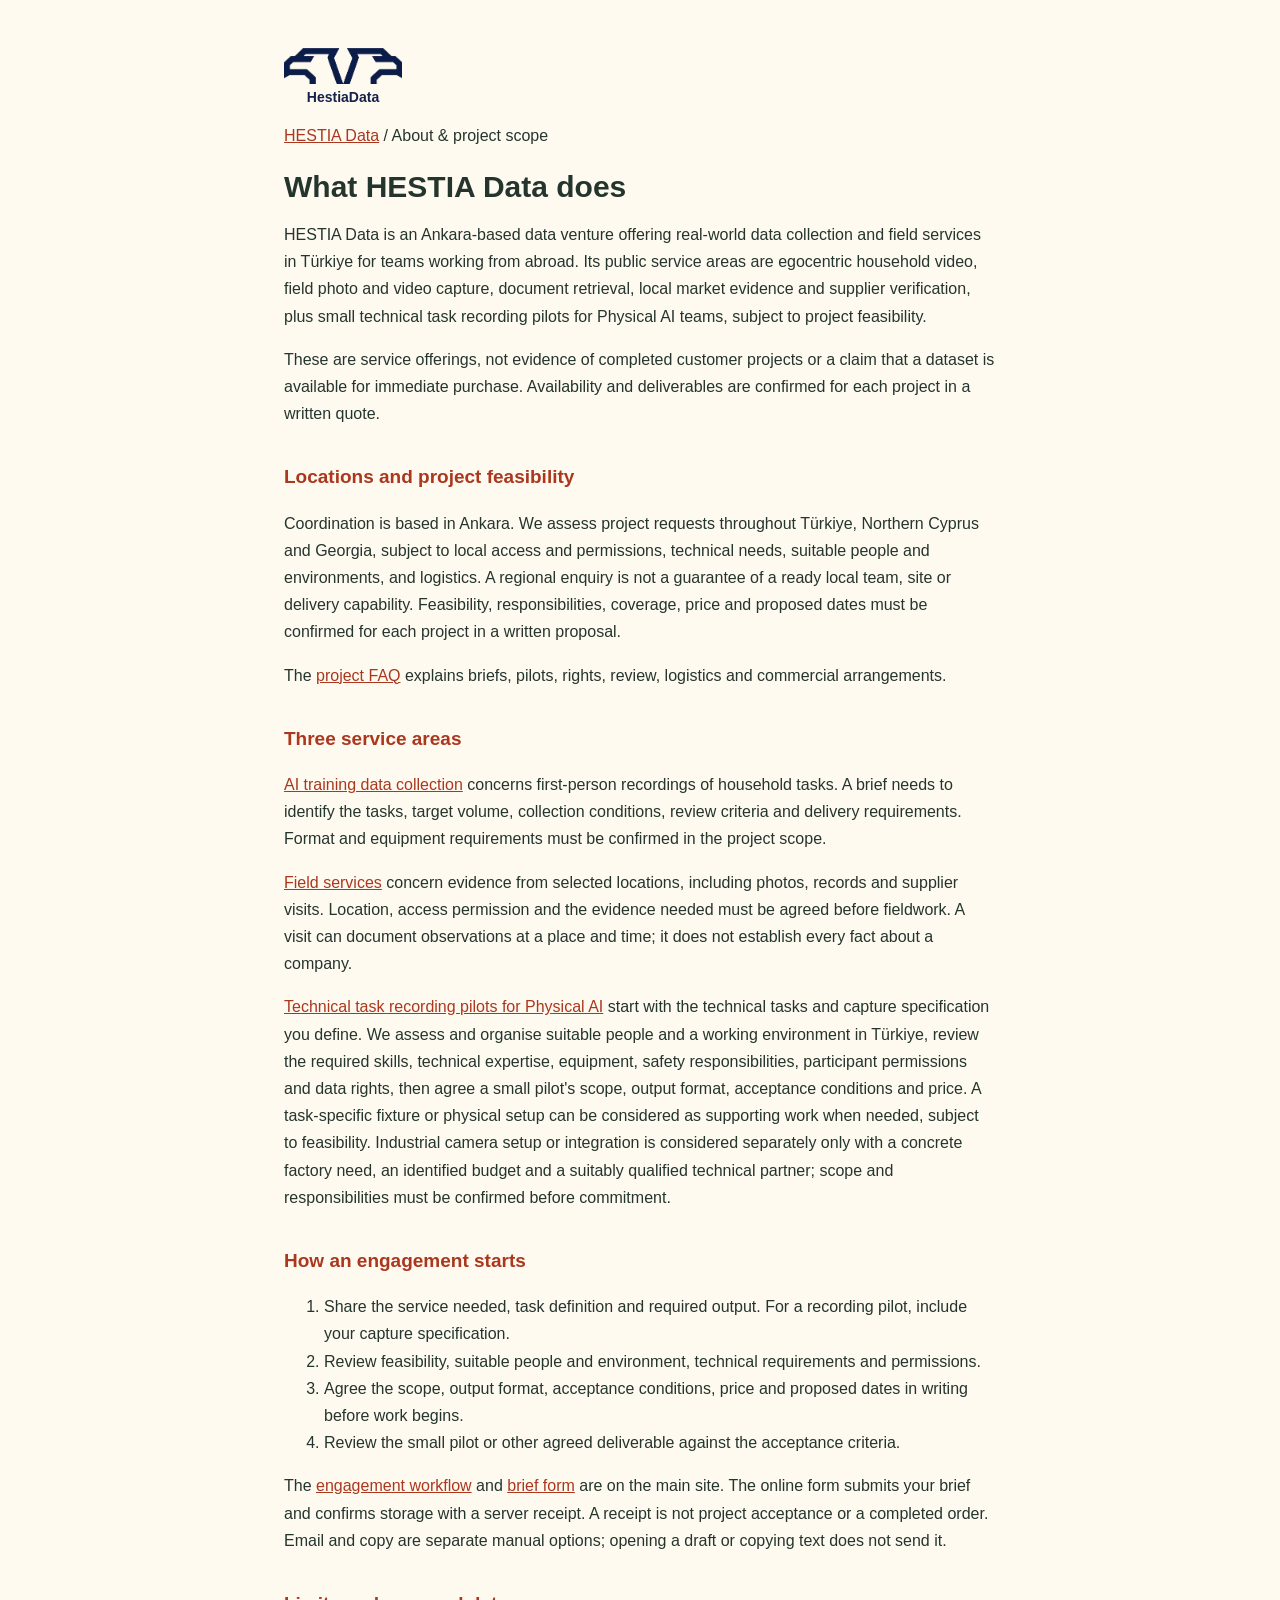
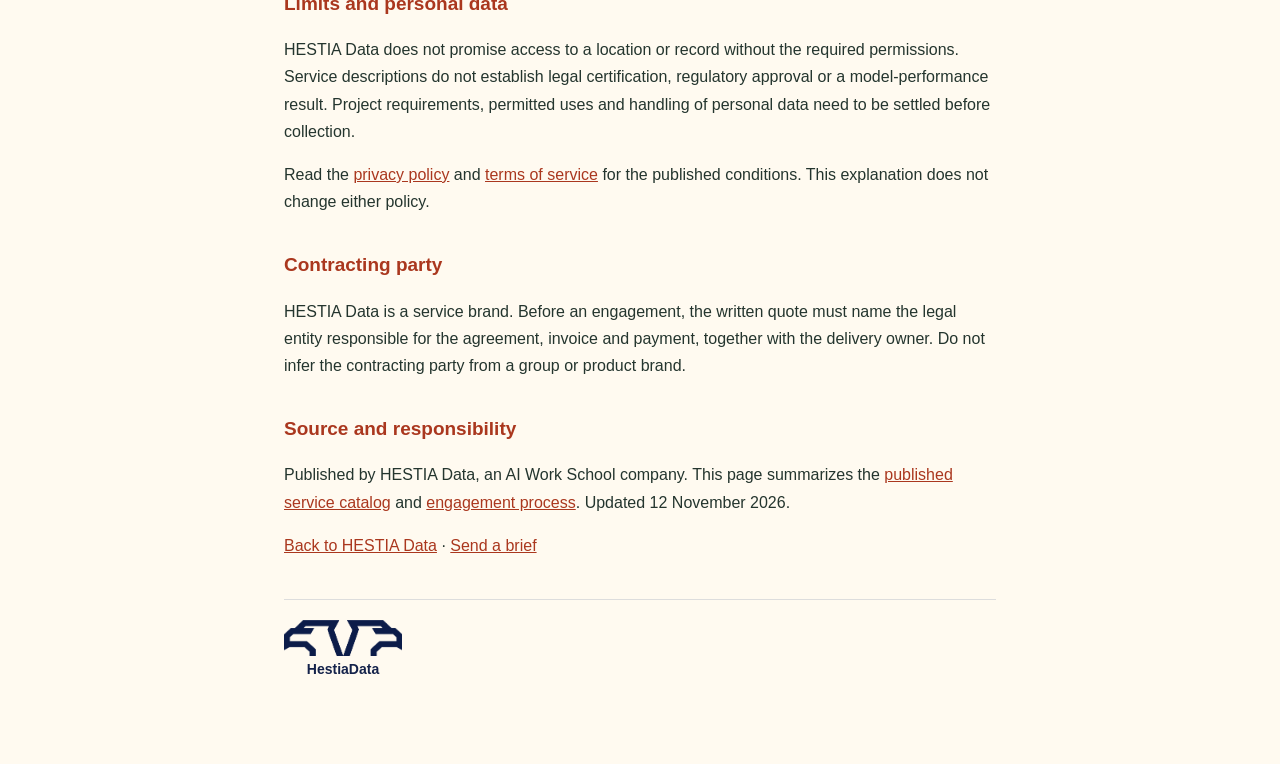
==== about.html @ 90282d03 "Center HestiaData’s navy name beneath its transparent eagle on every page" ====
<!doctype html><html lang="en"><head><meta charset="utf-8"><meta name="viewport" content="width=device-width, initial-scale=1"><title>Services, Process and Limits | HESTIA Data</title><meta name="description" content="Ankara-based data collection, field evidence and technical task pilots. Project requests across Türkiye, Northern Cyprus and Georgia are assessed for feasibility, permissions and delivery."><link rel="canonical" href="https://hestiadata.net/about.html"><style>
  body{font-family:"Segoe UI",-apple-system,BlinkMacSystemFont,Roboto,Arial,sans-serif;background:#fffaf0;color:#24352e;line-height:1.7;max-width:760px;margin:0 auto;padding:48px 24px}
  a{color:#aa371e}
  h1{font-size:30px;margin-bottom:6px}
  h2{font-size:19px;margin:34px 0 8px;color:#aa371e}
  .muted{color:#52635b;font-size:14px}
  hr{border:0;border-top:1px solid #dccfc0;margin:40px 0}

.aws-brand{display:inline-flex;align-items:center;gap:7px;text-decoration:none;color:inherit}
.aws-brand i{display:inline-grid;place-items:center;width:22px;height:22px;border-radius:6px;background:#8b5cf6;color:#fff;font-style:normal;font-weight:800;font-size:13px;transition:transform .3s ease}
.aws-brand:hover i{transform:rotate(-12deg) scale(1.12)}

img{max-width:100%}h1{line-height:1.2}body{box-sizing:border-box}p,li{overflow-wrap:break-word}a:focus-visible{outline:3px solid #22705b;outline-offset:4px}p,li{overflow-wrap:break-word}body{box-sizing:border-box}h1{line-height:1.2}
</style><script type="application/ld+json">{"@context":"https://schema.org","@graph":[{"@type":"Organization","@id":"https://hestiadata.net/#organization","name":"HESTIA Data","url":"https://hestiadata.net/","description":"Ankara-based coordination for data collection, field evidence and technical task recording pilots. Project requests across Türkiye, Northern Cyprus and Georgia are reviewed for local access, permissions, technical needs, people, environment and logistics before scope or dates are confirmed.","areaServed":{"@type":"Country","name":"Türkiye"},"parentOrganization":{"@type":"Organization","name":"AI Work School","url":"https://aiworkschool.com/"}},{"@type":"AboutPage","@id":"https://hestiadata.net/about.html#page","url":"https://hestiadata.net/about.html","name":"What HESTIA Data does: services, process and limits","about":{"@id":"https://hestiadata.net/#organization"},"inLanguage":"en","dateModified":"2026-11-12","publisher":{"@id":"https://hestiadata.net/#organization"}}]}</script><link rel="icon" type="image/png" href="/assets/brand/ai-work-school-mark-14825910.png" sizes="any">
<link rel="stylesheet" href="/assets/brand/hestiadata-logo.css">
</head><body><a class="site-brand" href="/" aria-label="HestiaData home"><img src="/assets/brand/ai-work-school-mark-14825910.png" alt="" width="118" height="36"><span>HestiaData</span></a><main><p><a href="/">HESTIA Data</a> / About &amp; project scope</p>
<h1>What HESTIA Data does</h1>
<p>HESTIA Data is an Ankara-based data venture offering real-world data collection and field services in Türkiye for teams working from abroad. Its public service areas are egocentric household video, field photo and video capture, document retrieval, local market evidence and supplier verification, plus small technical task recording pilots for Physical AI teams, subject to project feasibility.</p>
<p>These are service offerings, not evidence of completed customer projects or a claim that a dataset is available for immediate purchase. Availability and deliverables are confirmed for each project in a written quote.</p>
<h2>Locations and project feasibility</h2><p>Coordination is based in Ankara. We assess project requests throughout Türkiye, Northern Cyprus and Georgia, subject to local access and permissions, technical needs, suitable people and environments, and logistics. A regional enquiry is not a guarantee of a ready local team, site or delivery capability. Feasibility, responsibilities, coverage, price and proposed dates must be confirmed for each project in a written proposal.</p><p>The <a href="/#faq">project FAQ</a> explains briefs, pilots, rights, review, logistics and commercial arrangements.</p>
<h2>Three service areas</h2>
<p><a href="/#ai-data">AI training data collection</a> concerns first-person recordings of household tasks. A brief needs to identify the tasks, target volume, collection conditions, review criteria and delivery requirements. Format and equipment requirements must be confirmed in the project scope.</p>
<p><a href="/#field">Field services</a> concern evidence from selected locations, including photos, records and supplier visits. Location, access permission and the evidence needed must be agreed before fieldwork. A visit can document observations at a place and time; it does not establish every fact about a company.</p>
<p><a href="/#physical-ai">Technical task recording pilots for Physical AI</a> start with the technical tasks and capture specification you define. We assess and organise suitable people and a working environment in Türkiye, review the required skills, technical expertise, equipment, safety responsibilities, participant permissions and data rights, then agree a small pilot's scope, output format, acceptance conditions and price. A task-specific fixture or physical setup can be considered as supporting work when needed, subject to feasibility. Industrial camera setup or integration is considered separately only with a concrete factory need, an identified budget and a suitably qualified technical partner; scope and responsibilities must be confirmed before commitment.</p>
<h2>How an engagement starts</h2>
<ol><li>Share the service needed, task definition and required output. For a recording pilot, include your capture specification.</li><li>Review feasibility, suitable people and environment, technical requirements and permissions.</li><li>Agree the scope, output format, acceptance conditions, price and proposed dates in writing before work begins.</li><li>Review the small pilot or other agreed deliverable against the acceptance criteria.</li></ol>
<p>The <a href="/#process">engagement workflow</a> and <a href="/#contact">brief form</a> are on the main site. The online form submits your brief and confirms storage with a server receipt. A receipt is not project acceptance or a completed order. Email and copy are separate manual options; opening a draft or copying text does not send it.</p>
<h2>Limits and personal data</h2>
<p>HESTIA Data does not promise access to a location or record without the required permissions. Service descriptions do not establish legal certification, regulatory approval or a model-performance result. Project requirements, permitted uses and handling of personal data need to be settled before collection.</p>
<p>Read the <a href="/privacy.html">privacy policy</a> and <a href="/terms.html">terms of service</a> for the published conditions. This explanation does not change either policy.</p>
<h2>Contracting party</h2><p>HESTIA Data is a service brand. Before an engagement, the written quote must name the legal entity responsible for the agreement, invoice and payment, together with the delivery owner. Do not infer the contracting party from a group or product brand.</p><h2>Source and responsibility</h2>
<p>Published by HESTIA Data, an AI Work School company. This page summarizes the <a href="/">published service catalog</a> and <a href="/#process">engagement process</a>. Updated <time datetime="2026-11-12">12 November 2026</time>.</p>
<p><a href="/">Back to HESTIA Data</a> · <a href="/#contact">Send a brief</a></p></main><footer class="aw-brand-footer"><a class="aw-footer-brand" href="/" aria-label="HestiaData home"><img src="/assets/brand/ai-work-school-mark-14825910.png" width="118" height="36" alt=""><span>HestiaData</span></a></footer>
</body></html>
---- assets/brand/hestiadata-logo.css ----
.site-brand,
.aw-footer-brand {
  display: inline-flex;
  flex-direction: column;
  align-items: center;
  gap: 5px;
  width: max-content;
  max-width: 100%;
  padding: 0;
  border: 0;
  background: transparent;
  box-shadow: none;
  color: #14224a;
  font: 700 14px/1.2 "Segoe UI", Arial, sans-serif;
  letter-spacing: 0;
  text-decoration: none;
}

.site-brand img,
.aw-footer-brand img {
  display: block;
  width: 118px;
  max-width: 100%;
  height: auto;
}

.site-brand:focus-visible,
.aw-footer-brand:focus-visible {
  outline: 3px solid #22705b;
  outline-offset: 5px;
}

.aw-footer-brand {
  margin-bottom: 18px;
}

.aw-brand-footer {
  margin-top: 40px;
  padding: 20px 0;
  border-top: 1px solid #ddd;
}
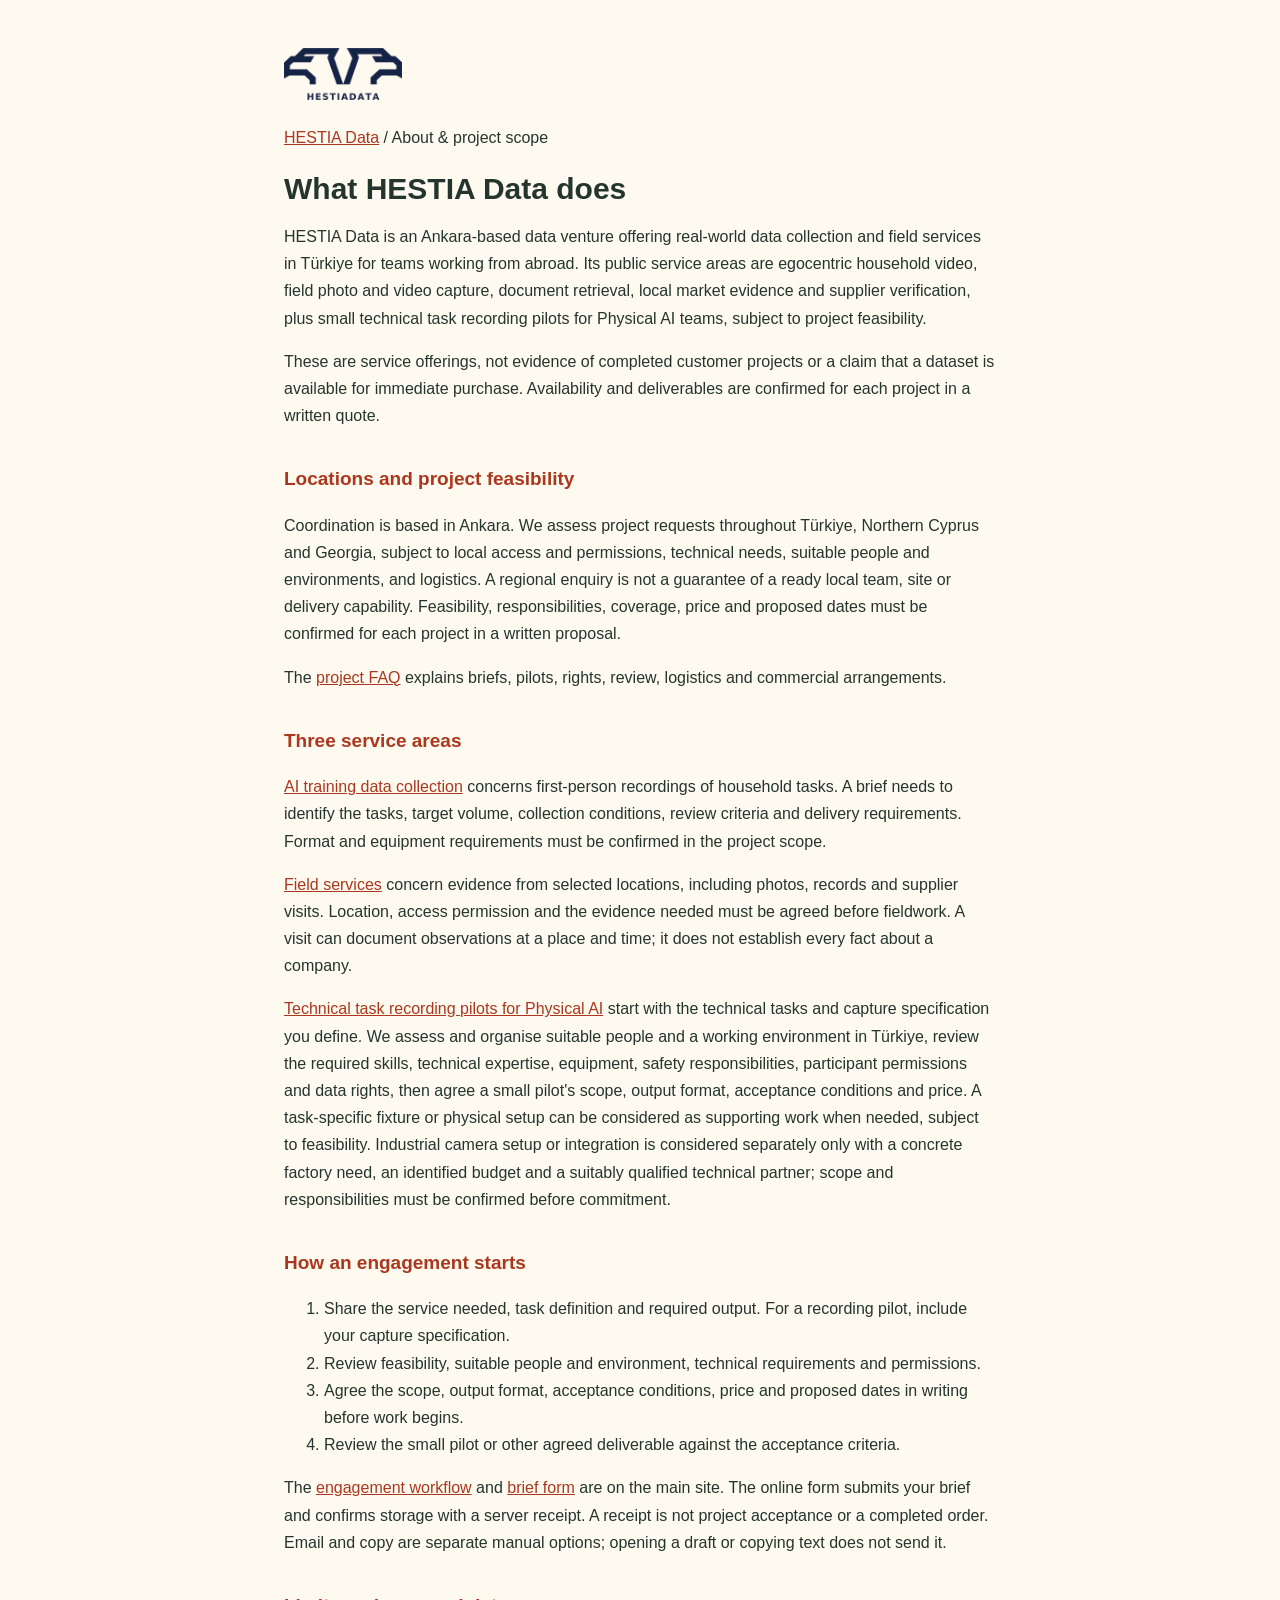
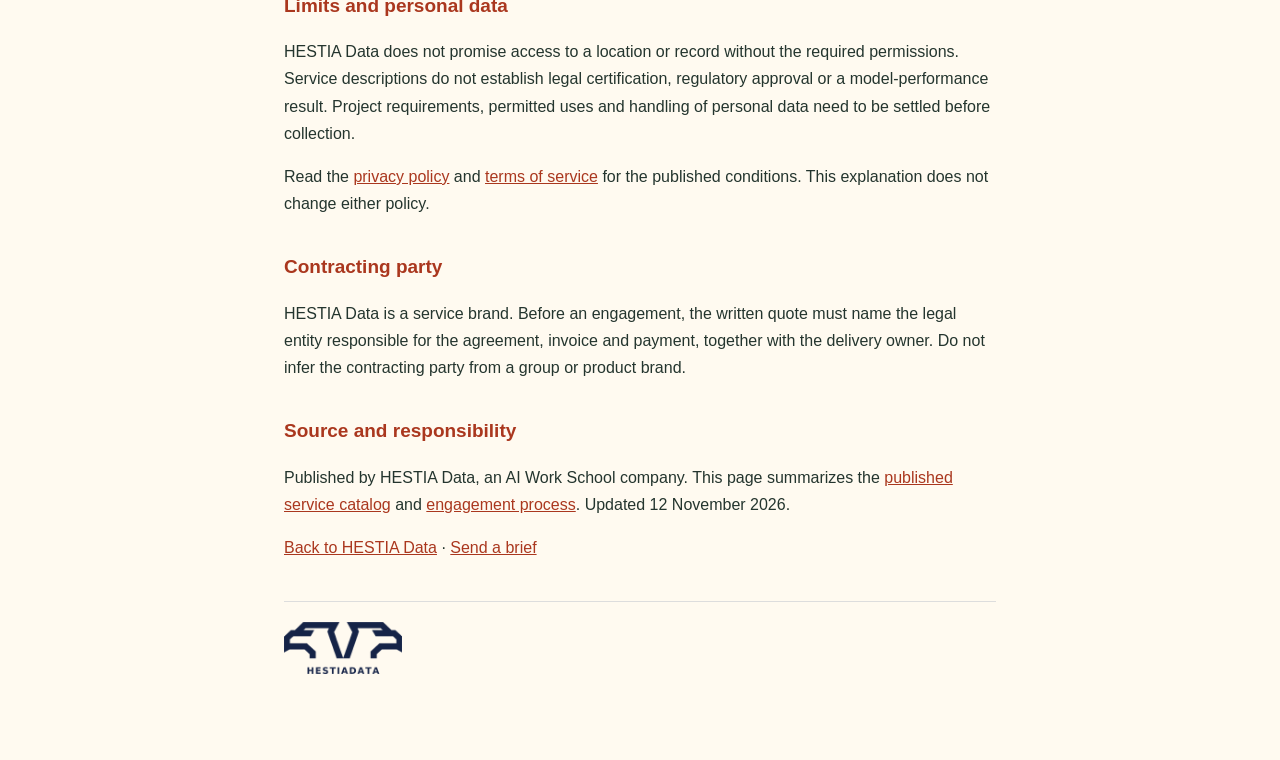
==== commit 5d117f39: "Use the official HestiaData and AI Work School full logos on Pages" ====
--- a/about.html
+++ b/about.html
@@ -12,8 +12,9 @@
 
 img{max-width:100%}h1{line-height:1.2}body{box-sizing:border-box}p,li{overflow-wrap:break-word}a:focus-visible{outline:3px solid #22705b;outline-offset:4px}p,li{overflow-wrap:break-word}body{box-sizing:border-box}h1{line-height:1.2}
 </style><script type="application/ld+json">{"@context":"https://schema.org","@graph":[{"@type":"Organization","@id":"https://hestiadata.net/#organization","name":"HESTIA Data","url":"https://hestiadata.net/","description":"Ankara-based coordination for data collection, field evidence and technical task recording pilots. Project requests across Türkiye, Northern Cyprus and Georgia are reviewed for local access, permissions, technical needs, people, environment and logistics before scope or dates are confirmed.","areaServed":{"@type":"Country","name":"Türkiye"},"parentOrganization":{"@type":"Organization","name":"AI Work School","url":"https://aiworkschool.com/"}},{"@type":"AboutPage","@id":"https://hestiadata.net/about.html#page","url":"https://hestiadata.net/about.html","name":"What HESTIA Data does: services, process and limits","about":{"@id":"https://hestiadata.net/#organization"},"inLanguage":"en","dateModified":"2026-11-12","publisher":{"@id":"https://hestiadata.net/#organization"}}]}</script><link rel="icon" type="image/png" href="/assets/brand/ai-work-school-mark-14825910.png" sizes="any">
-<link rel="stylesheet" href="/assets/brand/hestiadata-logo.css">
-</head><body><a class="site-brand" href="/" aria-label="HestiaData home"><img src="/assets/brand/ai-work-school-mark-14825910.png" alt="" width="118" height="36"><span>HestiaData</span></a><main><p><a href="/">HESTIA Data</a> / About &amp; project scope</p>
+<link rel="icon" type="image/png" href="/assets/brand/hestiadata-eagle-white.png" media="(prefers-color-scheme: dark)" sizes="any">
+<link rel="stylesheet" href="/assets/brand/hestiadata-logo.css?v=20261120-full">
+</head><body><a class="site-brand" href="/" aria-label="HestiaData home"><img src="/assets/brand/hestiadata-lacivert-e83fd915.png" width="118" height="52" alt=""></a><main><p><a href="/">HESTIA Data</a> / About &amp; project scope</p>
 <h1>What HESTIA Data does</h1>
 <p>HESTIA Data is an Ankara-based data venture offering real-world data collection and field services in Türkiye for teams working from abroad. Its public service areas are egocentric household video, field photo and video capture, document retrieval, local market evidence and supplier verification, plus small technical task recording pilots for Physical AI teams, subject to project feasibility.</p>
 <p>These are service offerings, not evidence of completed customer projects or a claim that a dataset is available for immediate purchase. Availability and deliverables are confirmed for each project in a written quote.</p>
@@ -30,6 +31,6 @@
 <p>Read the <a href="/privacy.html">privacy policy</a> and <a href="/terms.html">terms of service</a> for the published conditions. This explanation does not change either policy.</p>
 <h2>Contracting party</h2><p>HESTIA Data is a service brand. Before an engagement, the written quote must name the legal entity responsible for the agreement, invoice and payment, together with the delivery owner. Do not infer the contracting party from a group or product brand.</p><h2>Source and responsibility</h2>
 <p>Published by HESTIA Data, an AI Work School company. This page summarizes the <a href="/">published service catalog</a> and <a href="/#process">engagement process</a>. Updated <time datetime="2026-11-12">12 November 2026</time>.</p>
-<p><a href="/">Back to HESTIA Data</a> · <a href="/#contact">Send a brief</a></p></main><footer class="aw-brand-footer"><a class="aw-footer-brand" href="/" aria-label="HestiaData home"><img src="/assets/brand/ai-work-school-mark-14825910.png" width="118" height="36" alt=""><span>HestiaData</span></a></footer>
+<p><a href="/">Back to HESTIA Data</a> · <a href="/#contact">Send a brief</a></p></main><footer class="aw-brand-footer"><a class="aw-footer-brand" href="/" aria-label="HestiaData home"><picture><source media="(prefers-color-scheme: dark)" srcset="/assets/brand/hestiadata-beyaz-e77066fa.png"><img src="/assets/brand/hestiadata-lacivert-e83fd915.png" width="118" height="52" alt=""></picture></a></footer>
 </body></html>
 
--- a/assets/brand/hestiadata-logo.css
+++ b/assets/brand/hestiadata-logo.css
@@ -39,3 +39,18 @@
   padding: 20px 0;
   border-top: 1px solid #ddd;
 }
+
+.aw-footer-brand picture {
+  display: block;
+  max-width: 100%;
+}
+
+@media (prefers-color-scheme: dark) {
+  .aw-brand-footer {
+    background: #172a36;
+    border-color: #496575;
+  }
+  .aw-brand-footer .aw-footer-brand:focus-visible {
+    outline-color: #a6e3d0;
+  }
+}
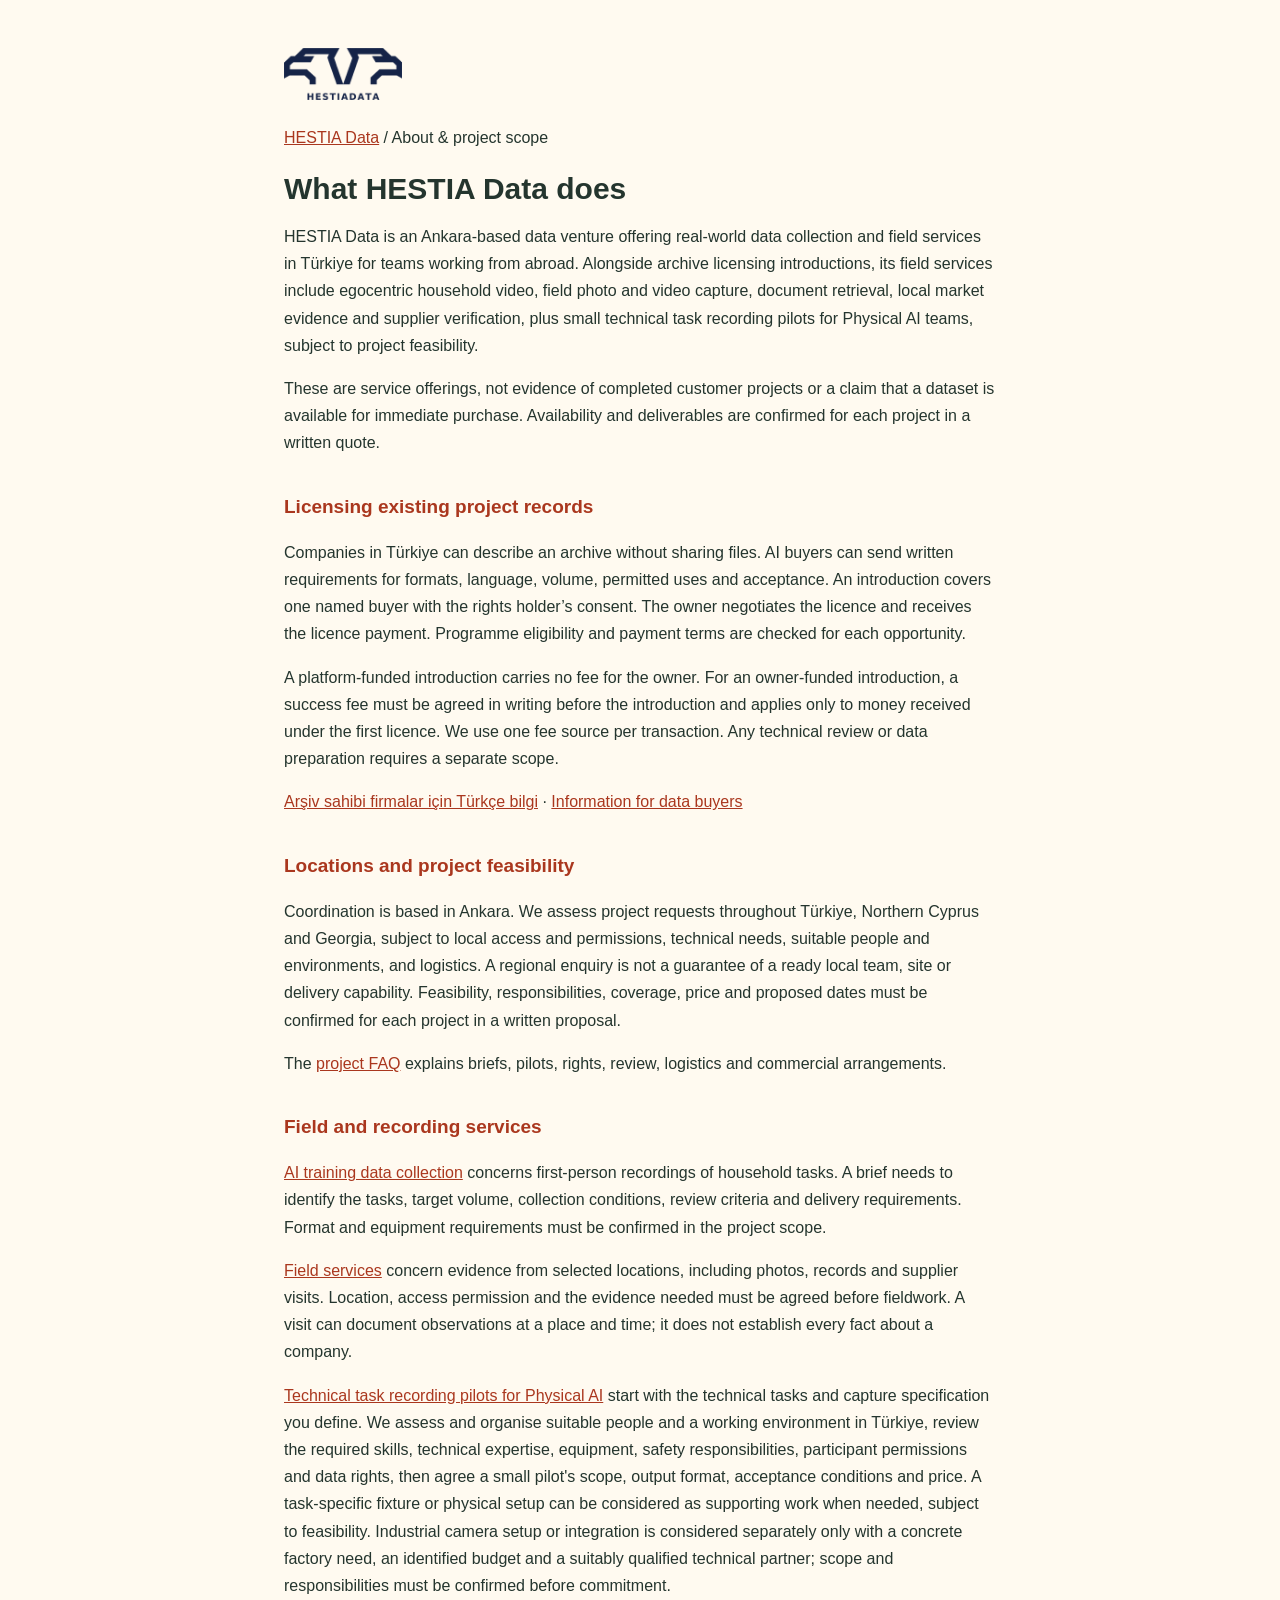
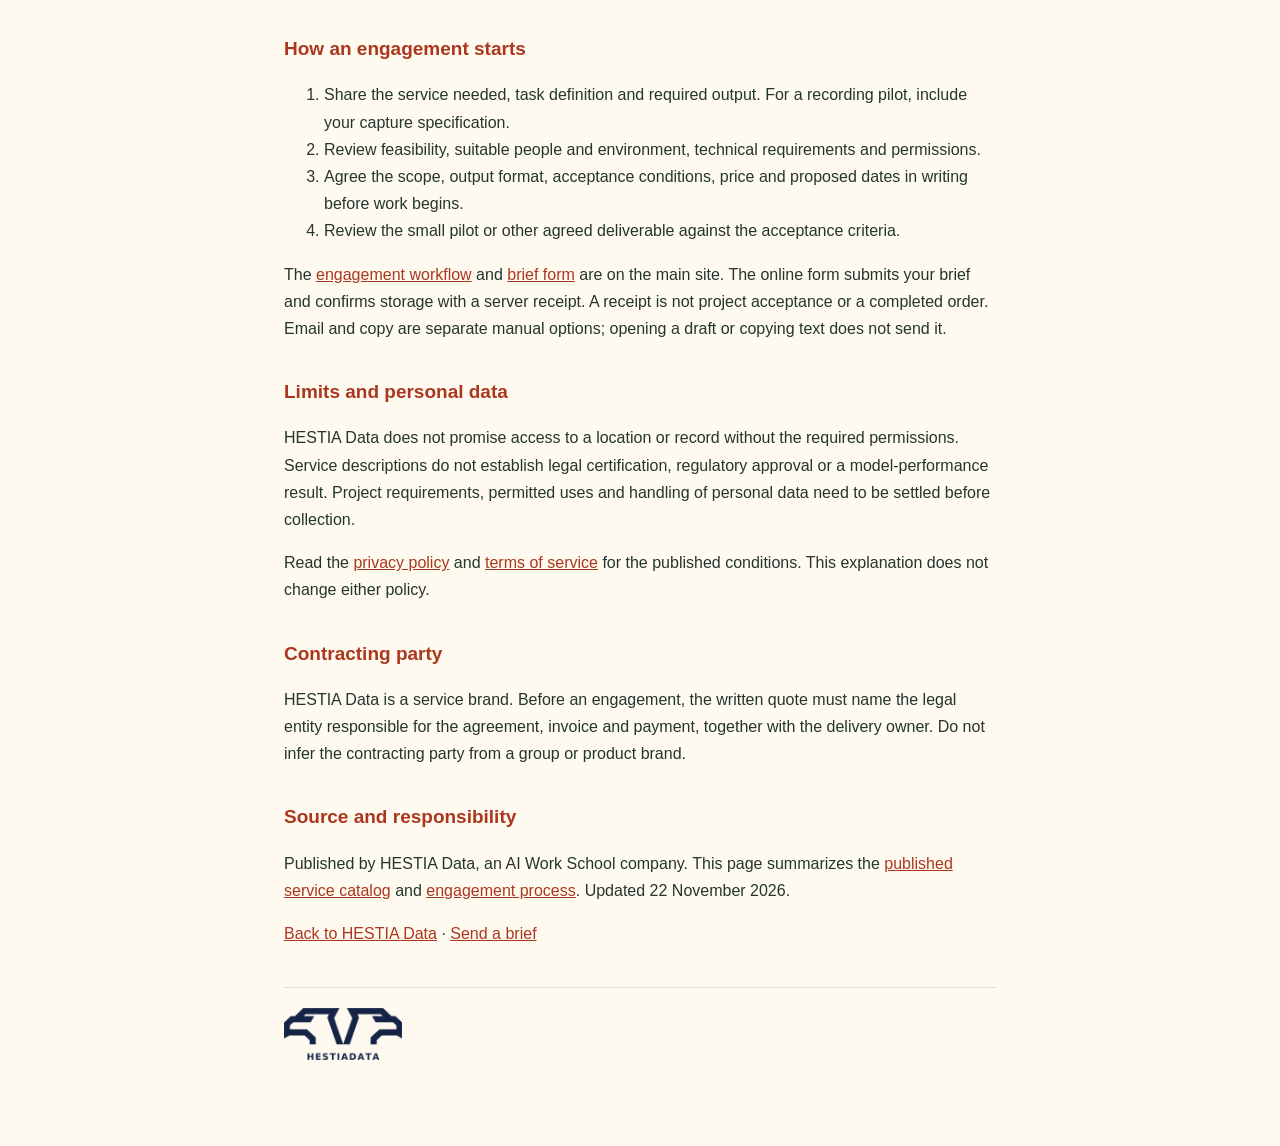
==== commit fd575fc9: "Lead with project archive licensing for rights holders and AI data buyers" ====
--- a/about.html
+++ b/about.html
@@ -1,4 +1,4 @@
-<!doctype html><html lang="en"><head><meta charset="utf-8"><meta name="viewport" content="width=device-width, initial-scale=1"><title>Services, Process and Limits | HESTIA Data</title><meta name="description" content="Ankara-based data collection, field evidence and technical task pilots. Project requests across Türkiye, Northern Cyprus and Georgia are assessed for feasibility, permissions and delivery."><link rel="canonical" href="https://hestiadata.net/about.html"><style>
+<!doctype html><html lang="en"><head><meta charset="utf-8"><meta name="viewport" content="width=device-width, initial-scale=1"><title>Services, Process and Limits | HESTIA Data</title><meta name="description" content="Introductions between Turkish archive owners and AI data buyers. Describe the records or the dataset you need. Share files only after rights and terms are agreed."><link rel="canonical" href="https://hestiadata.net/about.html"><style>
   body{font-family:"Segoe UI",-apple-system,BlinkMacSystemFont,Roboto,Arial,sans-serif;background:#fffaf0;color:#24352e;line-height:1.7;max-width:760px;margin:0 auto;padding:48px 24px}
   a{color:#aa371e}
   h1{font-size:30px;margin-bottom:6px}
@@ -11,15 +11,19 @@
 .aws-brand:hover i{transform:rotate(-12deg) scale(1.12)}
 
 img{max-width:100%}h1{line-height:1.2}body{box-sizing:border-box}p,li{overflow-wrap:break-word}a:focus-visible{outline:3px solid #22705b;outline-offset:4px}p,li{overflow-wrap:break-word}body{box-sizing:border-box}h1{line-height:1.2}
-</style><script type="application/ld+json">{"@context":"https://schema.org","@graph":[{"@type":"Organization","@id":"https://hestiadata.net/#organization","name":"HESTIA Data","url":"https://hestiadata.net/","description":"Ankara-based coordination for data collection, field evidence and technical task recording pilots. Project requests across Türkiye, Northern Cyprus and Georgia are reviewed for local access, permissions, technical needs, people, environment and logistics before scope or dates are confirmed.","areaServed":{"@type":"Country","name":"Türkiye"},"parentOrganization":{"@type":"Organization","name":"AI Work School","url":"https://aiworkschool.com/"}},{"@type":"AboutPage","@id":"https://hestiadata.net/about.html#page","url":"https://hestiadata.net/about.html","name":"What HESTIA Data does: services, process and limits","about":{"@id":"https://hestiadata.net/#organization"},"inLanguage":"en","dateModified":"2026-11-12","publisher":{"@id":"https://hestiadata.net/#organization"}}]}</script><link rel="icon" type="image/png" href="/assets/brand/ai-work-school-mark-14825910.png" sizes="any">
+</style><script type="application/ld+json">{"@context":"https://schema.org","@graph":[{"@type":"Organization","@id":"https://hestiadata.net/#organization","name":"HESTIA Data","url":"https://hestiadata.net/","description":"Ankara-based introductions for project archive licensing, alongside scoped field services and data collection.","areaServed":{"@type":"Country","name":"Türkiye"},"parentOrganization":{"@type":"Organization","name":"AI Work School","url":"https://aiworkschool.com/"}},{"@type":"AboutPage","@id":"https://hestiadata.net/about.html#page","url":"https://hestiadata.net/about.html","name":"What HESTIA Data does: services, process and limits","about":{"@id":"https://hestiadata.net/#organization"},"inLanguage":"en","dateModified":"2026-11-12","publisher":{"@id":"https://hestiadata.net/#organization"}}]}</script><link rel="icon" type="image/png" href="/assets/brand/ai-work-school-mark-14825910.png" sizes="any">
 <link rel="icon" type="image/png" href="/assets/brand/hestiadata-eagle-white.png" media="(prefers-color-scheme: dark)" sizes="any">
 <link rel="stylesheet" href="/assets/brand/hestiadata-logo.css?v=20261120-full">
 </head><body><a class="site-brand" href="/" aria-label="HestiaData home"><img src="/assets/brand/hestiadata-lacivert-e83fd915.png" width="118" height="52" alt=""></a><main><p><a href="/">HESTIA Data</a> / About &amp; project scope</p>
 <h1>What HESTIA Data does</h1>
-<p>HESTIA Data is an Ankara-based data venture offering real-world data collection and field services in Türkiye for teams working from abroad. Its public service areas are egocentric household video, field photo and video capture, document retrieval, local market evidence and supplier verification, plus small technical task recording pilots for Physical AI teams, subject to project feasibility.</p>
+<p>HESTIA Data is an Ankara-based data venture offering real-world data collection and field services in Türkiye for teams working from abroad. Alongside archive licensing introductions, its field services include egocentric household video, field photo and video capture, document retrieval, local market evidence and supplier verification, plus small technical task recording pilots for Physical AI teams, subject to project feasibility.</p>
 <p>These are service offerings, not evidence of completed customer projects or a claim that a dataset is available for immediate purchase. Availability and deliverables are confirmed for each project in a written quote.</p>
+<h2>Licensing existing project records</h2>
+<p>Companies in Türkiye can describe an archive without sharing files. AI buyers can send written requirements for formats, language, volume, permitted uses and acceptance. An introduction covers one named buyer with the rights holder’s consent. The owner negotiates the licence and receives the licence payment. Programme eligibility and payment terms are checked for each opportunity.</p>
+<p>A platform-funded introduction carries no fee for the owner. For an owner-funded introduction, a success fee must be agreed in writing before the introduction and applies only to money received under the first licence. We use one fee source per transaction. Any technical review or data preparation requires a separate scope.</p>
+<p><a href="/#archive-owners" lang="tr">Arşiv sahibi firmalar için Türkçe bilgi</a> · <a href="/#archive-buyers">Information for data buyers</a></p>
 <h2>Locations and project feasibility</h2><p>Coordination is based in Ankara. We assess project requests throughout Türkiye, Northern Cyprus and Georgia, subject to local access and permissions, technical needs, suitable people and environments, and logistics. A regional enquiry is not a guarantee of a ready local team, site or delivery capability. Feasibility, responsibilities, coverage, price and proposed dates must be confirmed for each project in a written proposal.</p><p>The <a href="/#faq">project FAQ</a> explains briefs, pilots, rights, review, logistics and commercial arrangements.</p>
-<h2>Three service areas</h2>
+<h2>Field and recording services</h2>
 <p><a href="/#ai-data">AI training data collection</a> concerns first-person recordings of household tasks. A brief needs to identify the tasks, target volume, collection conditions, review criteria and delivery requirements. Format and equipment requirements must be confirmed in the project scope.</p>
 <p><a href="/#field">Field services</a> concern evidence from selected locations, including photos, records and supplier visits. Location, access permission and the evidence needed must be agreed before fieldwork. A visit can document observations at a place and time; it does not establish every fact about a company.</p>
 <p><a href="/#physical-ai">Technical task recording pilots for Physical AI</a> start with the technical tasks and capture specification you define. We assess and organise suitable people and a working environment in Türkiye, review the required skills, technical expertise, equipment, safety responsibilities, participant permissions and data rights, then agree a small pilot's scope, output format, acceptance conditions and price. A task-specific fixture or physical setup can be considered as supporting work when needed, subject to feasibility. Industrial camera setup or integration is considered separately only with a concrete factory need, an identified budget and a suitably qualified technical partner; scope and responsibilities must be confirmed before commitment.</p>
@@ -30,7 +34,7 @@
 <p>HESTIA Data does not promise access to a location or record without the required permissions. Service descriptions do not establish legal certification, regulatory approval or a model-performance result. Project requirements, permitted uses and handling of personal data need to be settled before collection.</p>
 <p>Read the <a href="/privacy.html">privacy policy</a> and <a href="/terms.html">terms of service</a> for the published conditions. This explanation does not change either policy.</p>
 <h2>Contracting party</h2><p>HESTIA Data is a service brand. Before an engagement, the written quote must name the legal entity responsible for the agreement, invoice and payment, together with the delivery owner. Do not infer the contracting party from a group or product brand.</p><h2>Source and responsibility</h2>
-<p>Published by HESTIA Data, an AI Work School company. This page summarizes the <a href="/">published service catalog</a> and <a href="/#process">engagement process</a>. Updated <time datetime="2026-11-12">12 November 2026</time>.</p>
+<p>Published by HESTIA Data, an AI Work School company. This page summarizes the <a href="/">published service catalog</a> and <a href="/#process">engagement process</a>. Updated <time datetime="2026-11-22">22 November 2026</time>.</p>
 <p><a href="/">Back to HESTIA Data</a> · <a href="/#contact">Send a brief</a></p></main><footer class="aw-brand-footer"><a class="aw-footer-brand" href="/" aria-label="HestiaData home"><picture><source media="(prefers-color-scheme: dark)" srcset="/assets/brand/hestiadata-beyaz-e77066fa.png"><img src="/assets/brand/hestiadata-lacivert-e83fd915.png" width="118" height="52" alt=""></picture></a></footer>
 </body></html>
 
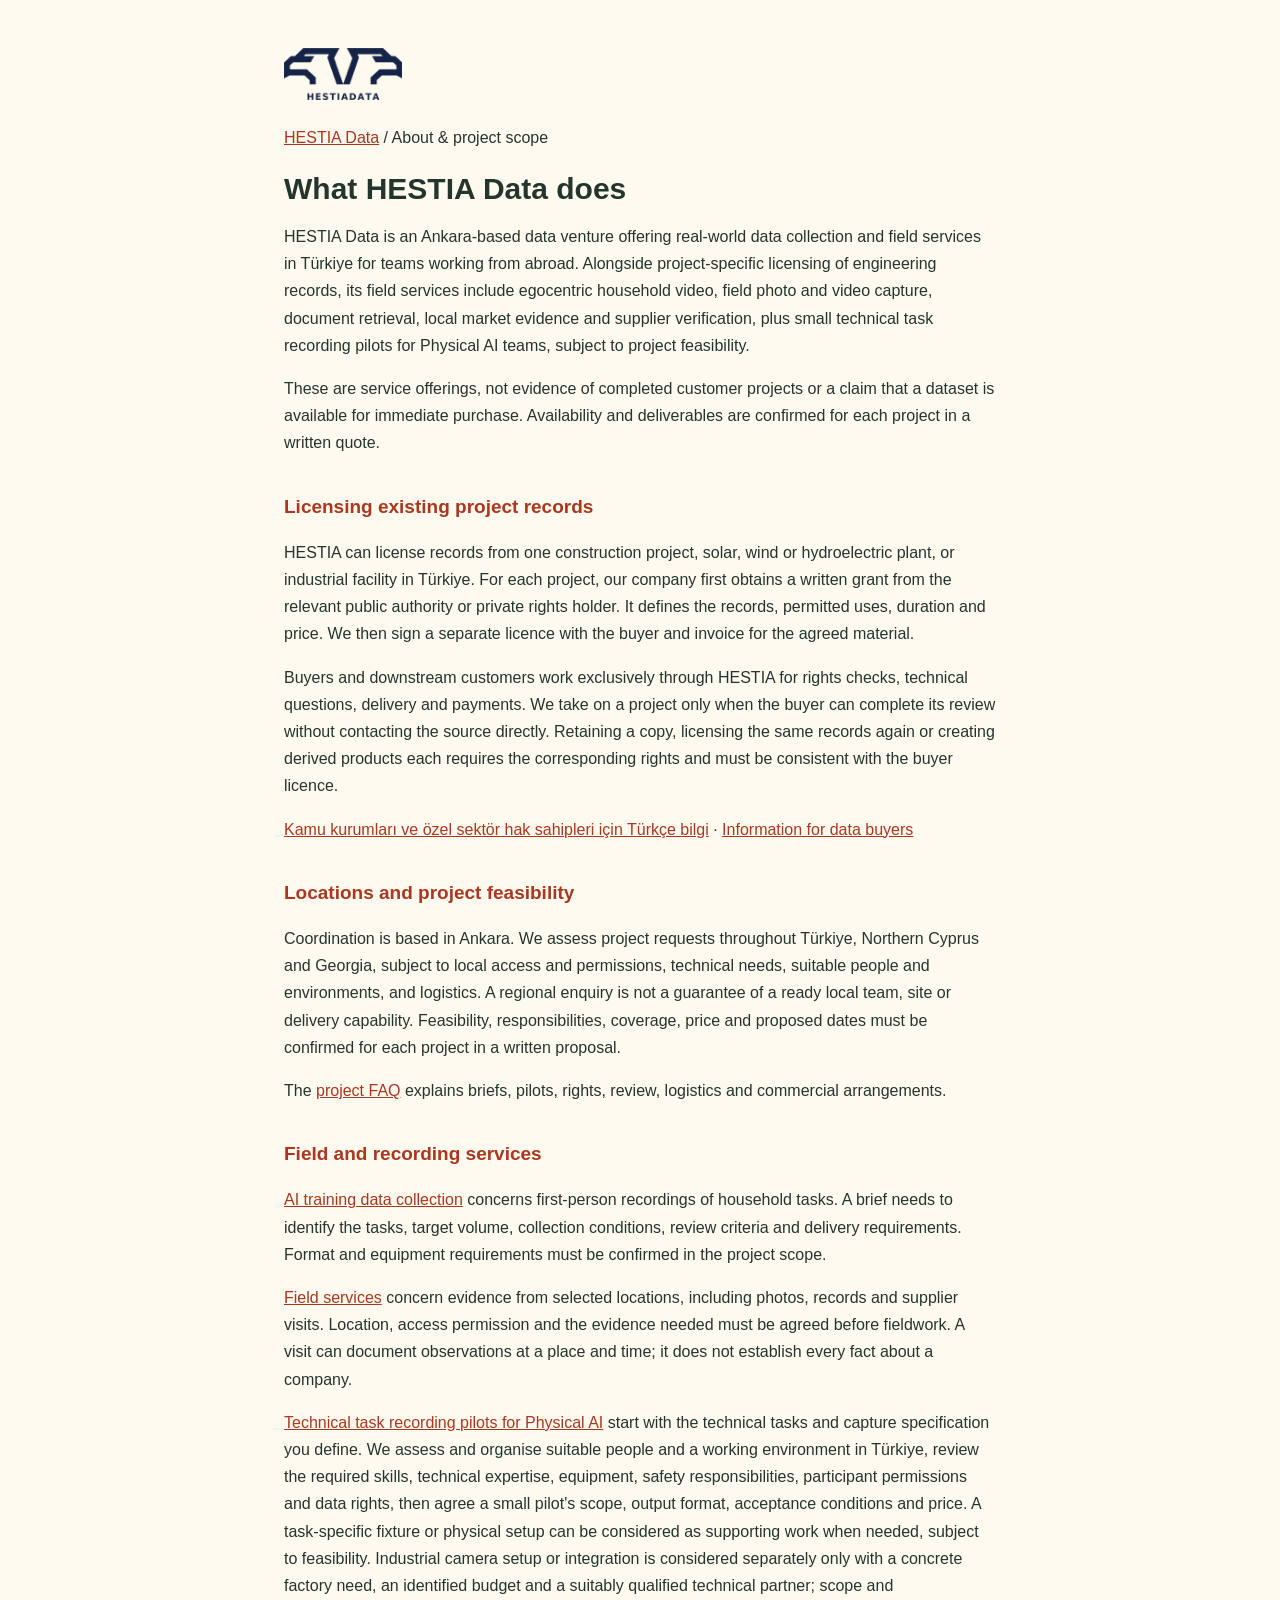
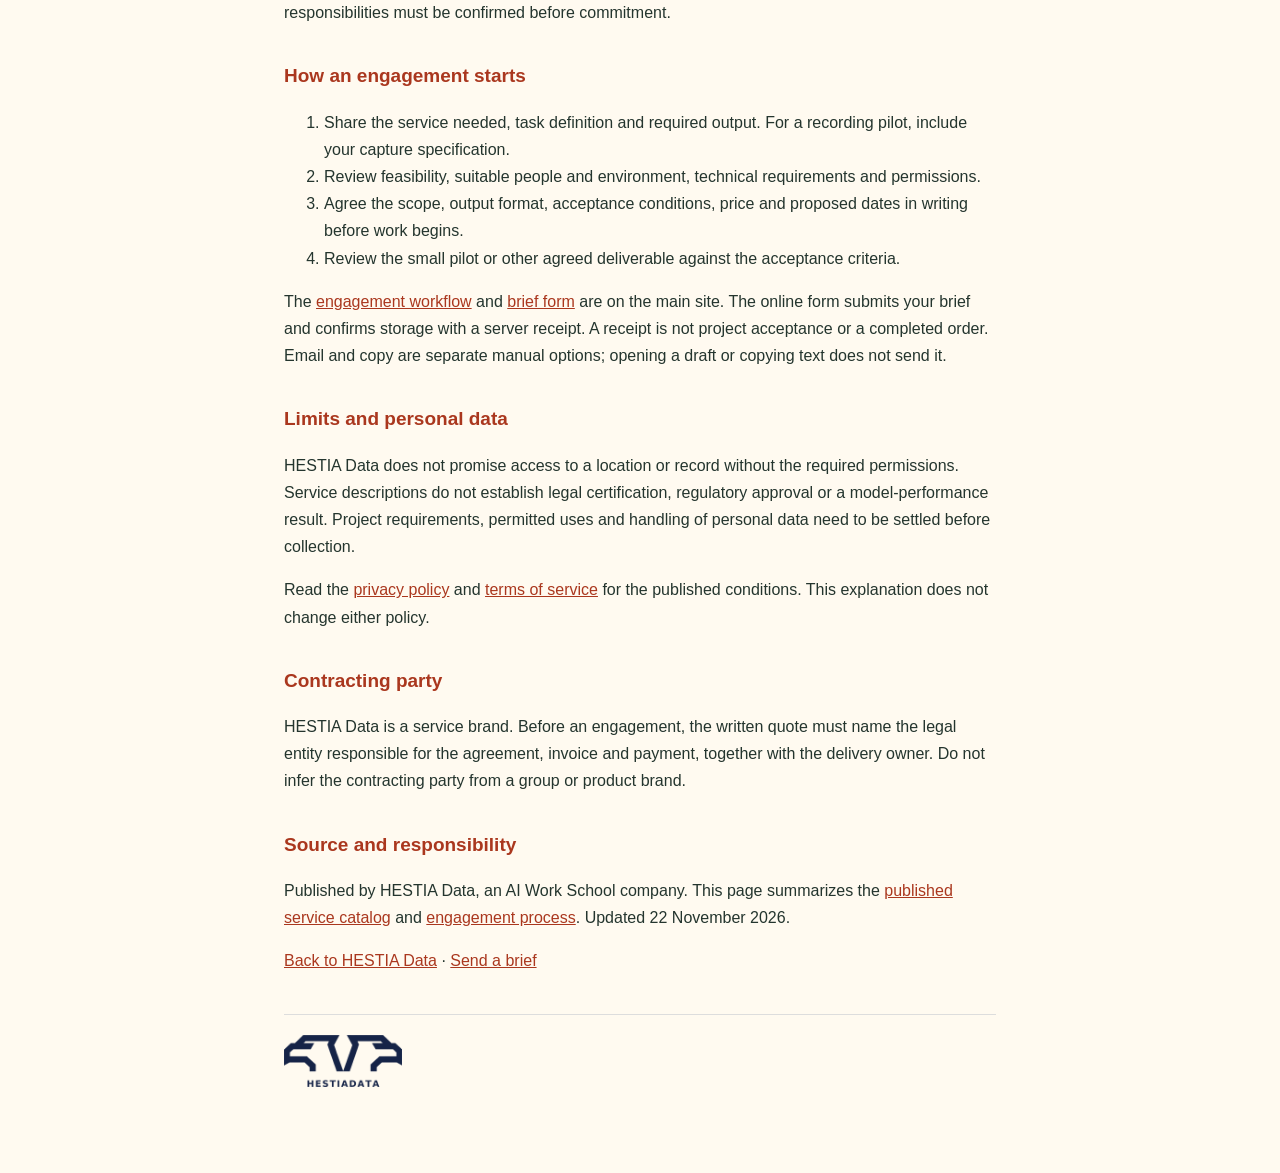
==== commit 5165eae9: "Clarify project-specific licensing and sole buyer contact" ====
--- a/about.html
+++ b/about.html
@@ -1,4 +1,4 @@
-<!doctype html><html lang="en"><head><meta charset="utf-8"><meta name="viewport" content="width=device-width, initial-scale=1"><title>Services, Process and Limits | HESTIA Data</title><meta name="description" content="Introductions between Turkish archive owners and AI data buyers. Describe the records or the dataset you need. Share files only after rights and terms are agreed."><link rel="canonical" href="https://hestiadata.net/about.html"><style>
+<!doctype html><html lang="en"><head><meta charset="utf-8"><meta name="viewport" content="width=device-width, initial-scale=1"><title>Services, Process and Limits | HESTIA Data</title><meta name="description" content="License records from individual construction, energy and industrial projects in Türkiye through HESTIA Data. Send the intended use, file requirements and budget."><link rel="canonical" href="https://hestiadata.net/about.html"><style>
   body{font-family:"Segoe UI",-apple-system,BlinkMacSystemFont,Roboto,Arial,sans-serif;background:#fffaf0;color:#24352e;line-height:1.7;max-width:760px;margin:0 auto;padding:48px 24px}
   a{color:#aa371e}
   h1{font-size:30px;margin-bottom:6px}
@@ -11,17 +11,17 @@
 .aws-brand:hover i{transform:rotate(-12deg) scale(1.12)}
 
 img{max-width:100%}h1{line-height:1.2}body{box-sizing:border-box}p,li{overflow-wrap:break-word}a:focus-visible{outline:3px solid #22705b;outline-offset:4px}p,li{overflow-wrap:break-word}body{box-sizing:border-box}h1{line-height:1.2}
-</style><script type="application/ld+json">{"@context":"https://schema.org","@graph":[{"@type":"Organization","@id":"https://hestiadata.net/#organization","name":"HESTIA Data","url":"https://hestiadata.net/","description":"Ankara-based introductions for project archive licensing, alongside scoped field services and data collection.","areaServed":{"@type":"Country","name":"Türkiye"},"parentOrganization":{"@type":"Organization","name":"AI Work School","url":"https://aiworkschool.com/"}},{"@type":"AboutPage","@id":"https://hestiadata.net/about.html#page","url":"https://hestiadata.net/about.html","name":"What HESTIA Data does: services, process and limits","about":{"@id":"https://hestiadata.net/#organization"},"inLanguage":"en","dateModified":"2026-11-12","publisher":{"@id":"https://hestiadata.net/#organization"}}]}</script><link rel="icon" type="image/png" href="/assets/brand/ai-work-school-mark-14825910.png" sizes="any">
+</style><script type="application/ld+json">{"@context":"https://schema.org","@graph":[{"@type":"Organization","@id":"https://hestiadata.net/#organization","name":"HESTIA Data","url":"https://hestiadata.net/","description":"Ankara-based provider of project-specific data licences, field services and data collection.","areaServed":{"@type":"Country","name":"Türkiye"},"parentOrganization":{"@type":"Organization","name":"AI Work School","url":"https://aiworkschool.com/"}},{"@type":"AboutPage","@id":"https://hestiadata.net/about.html#page","url":"https://hestiadata.net/about.html","name":"What HESTIA Data does: services, process and limits","about":{"@id":"https://hestiadata.net/#organization"},"inLanguage":"en","dateModified":"2026-11-22","publisher":{"@id":"https://hestiadata.net/#organization"}}]}</script><link rel="icon" type="image/png" href="/assets/brand/ai-work-school-mark-14825910.png" sizes="any">
 <link rel="icon" type="image/png" href="/assets/brand/hestiadata-eagle-white.png" media="(prefers-color-scheme: dark)" sizes="any">
 <link rel="stylesheet" href="/assets/brand/hestiadata-logo.css?v=20261120-full">
 </head><body><a class="site-brand" href="/" aria-label="HestiaData home"><img src="/assets/brand/hestiadata-lacivert-e83fd915.png" width="118" height="52" alt=""></a><main><p><a href="/">HESTIA Data</a> / About &amp; project scope</p>
 <h1>What HESTIA Data does</h1>
-<p>HESTIA Data is an Ankara-based data venture offering real-world data collection and field services in Türkiye for teams working from abroad. Alongside archive licensing introductions, its field services include egocentric household video, field photo and video capture, document retrieval, local market evidence and supplier verification, plus small technical task recording pilots for Physical AI teams, subject to project feasibility.</p>
+<p>HESTIA Data is an Ankara-based data venture offering real-world data collection and field services in Türkiye for teams working from abroad. Alongside project-specific licensing of engineering records, its field services include egocentric household video, field photo and video capture, document retrieval, local market evidence and supplier verification, plus small technical task recording pilots for Physical AI teams, subject to project feasibility.</p>
 <p>These are service offerings, not evidence of completed customer projects or a claim that a dataset is available for immediate purchase. Availability and deliverables are confirmed for each project in a written quote.</p>
 <h2>Licensing existing project records</h2>
-<p>Companies in Türkiye can describe an archive without sharing files. AI buyers can send written requirements for formats, language, volume, permitted uses and acceptance. An introduction covers one named buyer with the rights holder’s consent. The owner negotiates the licence and receives the licence payment. Programme eligibility and payment terms are checked for each opportunity.</p>
-<p>A platform-funded introduction carries no fee for the owner. For an owner-funded introduction, a success fee must be agreed in writing before the introduction and applies only to money received under the first licence. We use one fee source per transaction. Any technical review or data preparation requires a separate scope.</p>
-<p><a href="/#archive-owners" lang="tr">Arşiv sahibi firmalar için Türkçe bilgi</a> · <a href="/#archive-buyers">Information for data buyers</a></p>
+<p>HESTIA can license records from one construction project, solar, wind or hydroelectric plant, or industrial facility in Türkiye. For each project, our company first obtains a written grant from the relevant public authority or private rights holder. It defines the records, permitted uses, duration and price. We then sign a separate licence with the buyer and invoice for the agreed material.</p>
+<p>Buyers and downstream customers work exclusively through HESTIA for rights checks, technical questions, delivery and payments. We take on a project only when the buyer can complete its review without contacting the source directly. Retaining a copy, licensing the same records again or creating derived products each requires the corresponding rights and must be consistent with the buyer licence.</p>
+<p><a href="/#archive-owners" lang="tr">Kamu kurumları ve özel sektör hak sahipleri için Türkçe bilgi</a> · <a href="/#archive-buyers">Information for data buyers</a></p>
 <h2>Locations and project feasibility</h2><p>Coordination is based in Ankara. We assess project requests throughout Türkiye, Northern Cyprus and Georgia, subject to local access and permissions, technical needs, suitable people and environments, and logistics. A regional enquiry is not a guarantee of a ready local team, site or delivery capability. Feasibility, responsibilities, coverage, price and proposed dates must be confirmed for each project in a written proposal.</p><p>The <a href="/#faq">project FAQ</a> explains briefs, pilots, rights, review, logistics and commercial arrangements.</p>
 <h2>Field and recording services</h2>
 <p><a href="/#ai-data">AI training data collection</a> concerns first-person recordings of household tasks. A brief needs to identify the tasks, target volume, collection conditions, review criteria and delivery requirements. Format and equipment requirements must be confirmed in the project scope.</p>
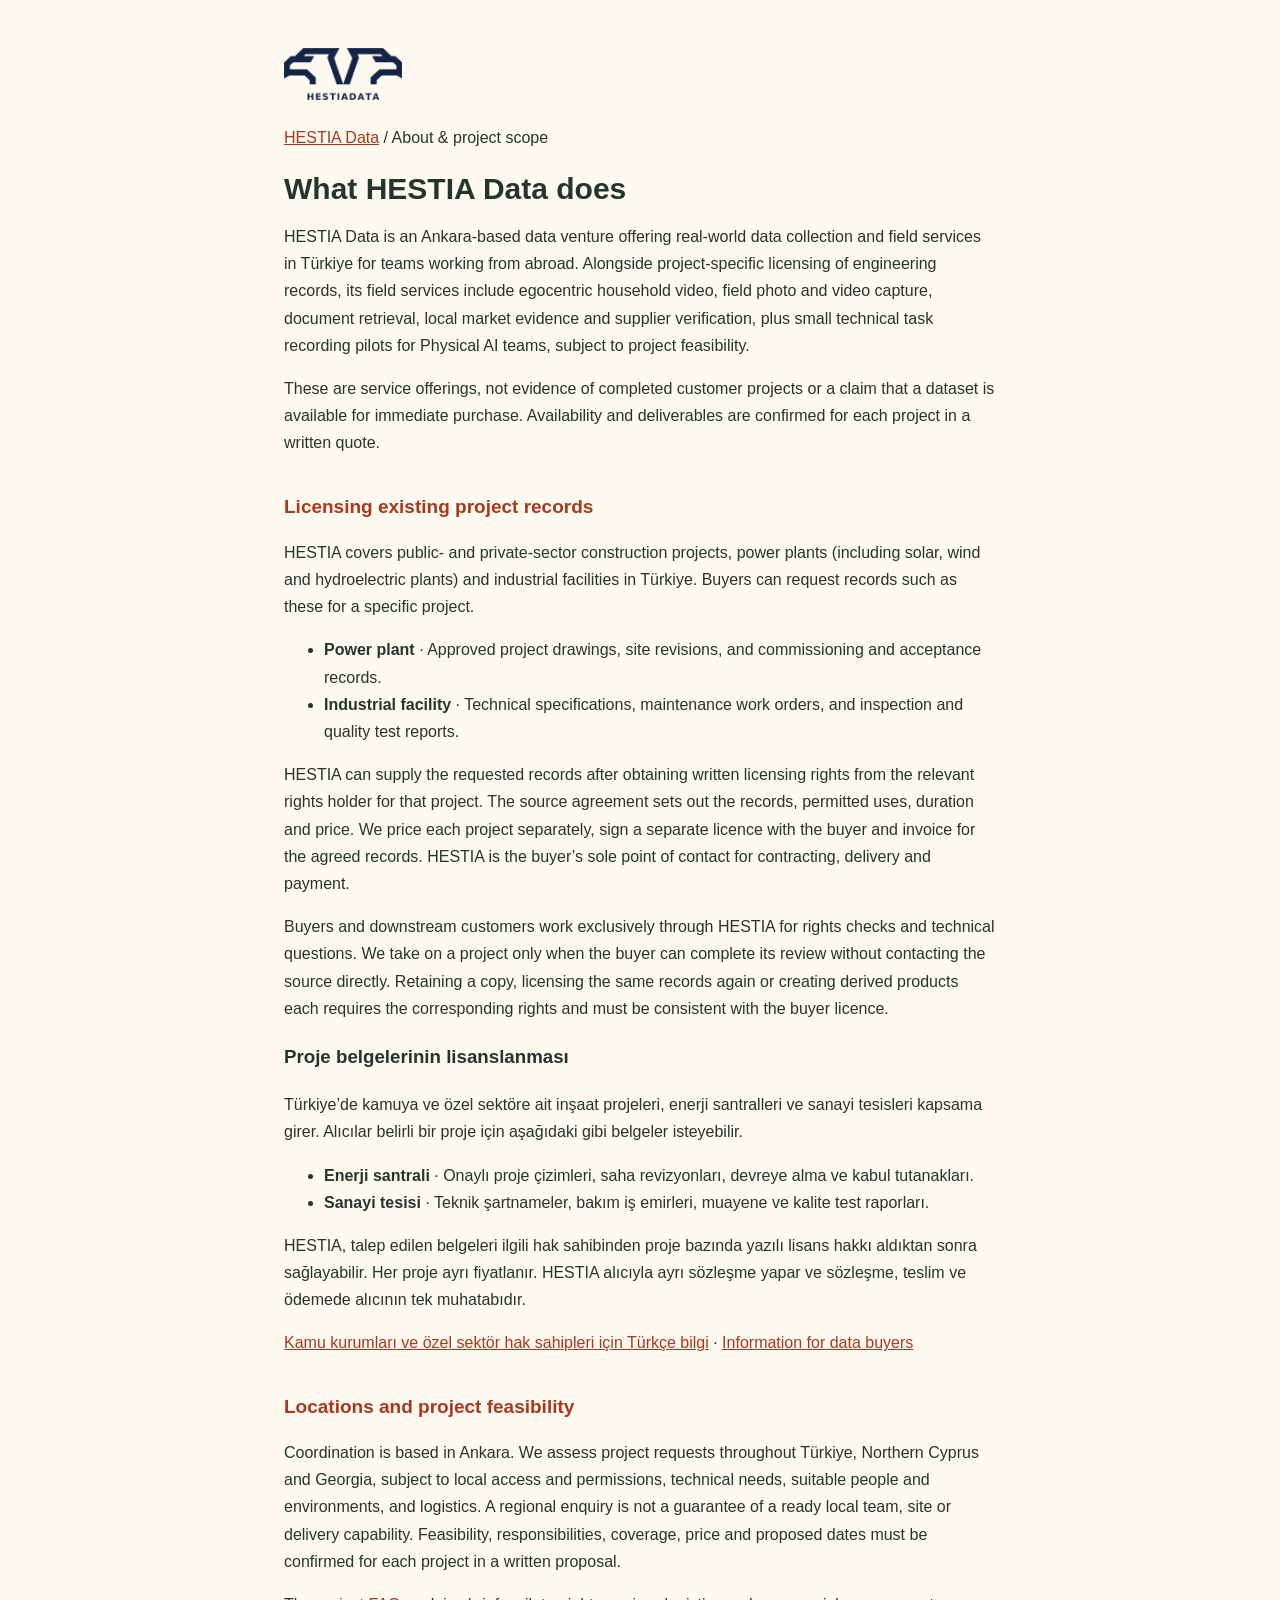
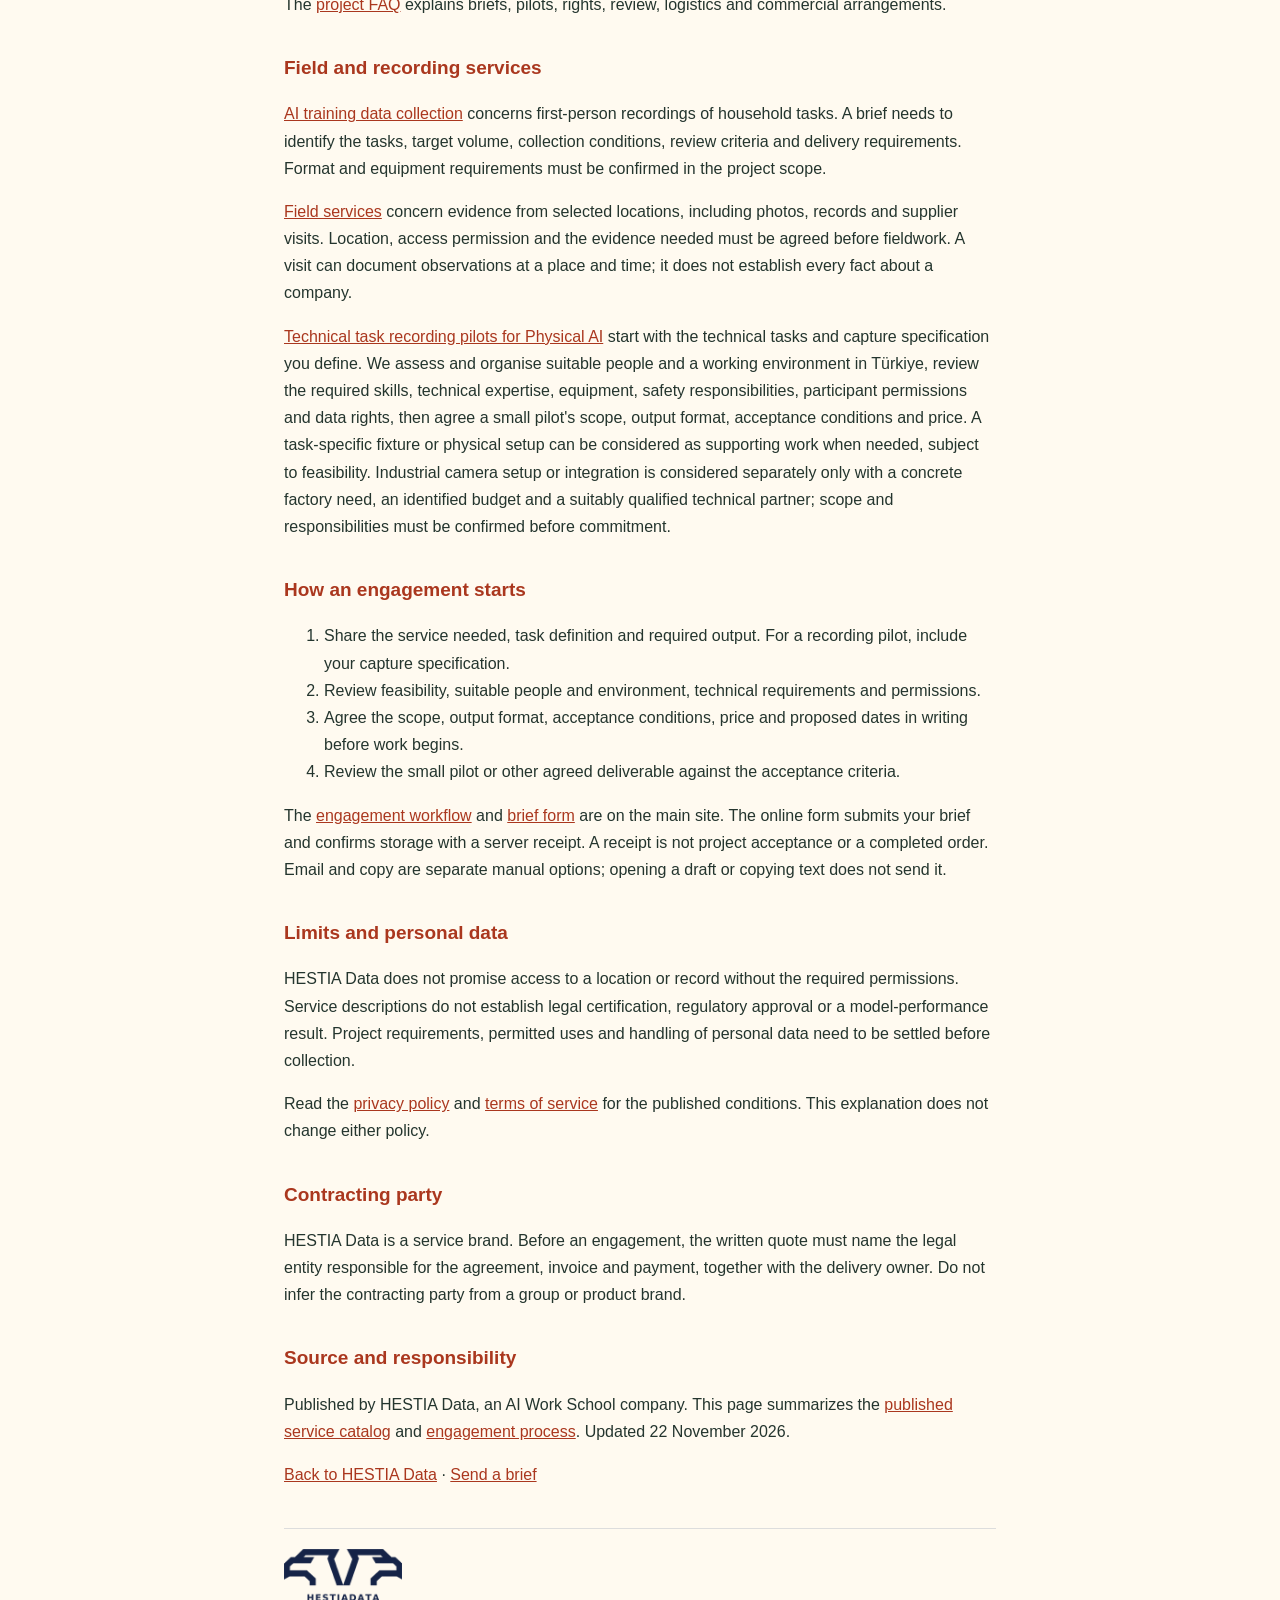
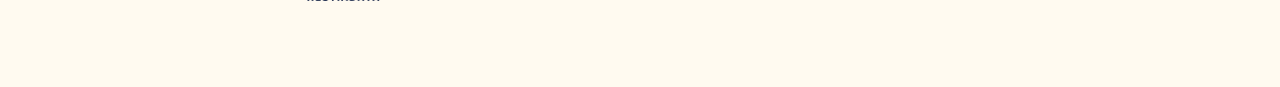
==== commit 8ac2ecd4: "Explain record requests and project licensing in English and Turkish" ====
--- a/about.html
+++ b/about.html
@@ -19,8 +19,22 @@
 <p>HESTIA Data is an Ankara-based data venture offering real-world data collection and field services in Türkiye for teams working from abroad. Alongside project-specific licensing of engineering records, its field services include egocentric household video, field photo and video capture, document retrieval, local market evidence and supplier verification, plus small technical task recording pilots for Physical AI teams, subject to project feasibility.</p>
 <p>These are service offerings, not evidence of completed customer projects or a claim that a dataset is available for immediate purchase. Availability and deliverables are confirmed for each project in a written quote.</p>
 <h2>Licensing existing project records</h2>
-<p>HESTIA can license records from one construction project, solar, wind or hydroelectric plant, or industrial facility in Türkiye. For each project, our company first obtains a written grant from the relevant public authority or private rights holder. It defines the records, permitted uses, duration and price. We then sign a separate licence with the buyer and invoice for the agreed material.</p>
-<p>Buyers and downstream customers work exclusively through HESTIA for rights checks, technical questions, delivery and payments. We take on a project only when the buyer can complete its review without contacting the source directly. Retaining a copy, licensing the same records again or creating derived products each requires the corresponding rights and must be consistent with the buyer licence.</p>
+<p>HESTIA covers public- and private-sector construction projects, power plants (including solar, wind and hydroelectric plants) and industrial facilities in Türkiye. Buyers can request records such as these for a specific project.</p>
+<ul>
+  <li><strong>Power plant</strong> · Approved project drawings, site revisions, and commissioning and acceptance records.</li>
+  <li><strong>Industrial facility</strong> · Technical specifications, maintenance work orders, and inspection and quality test reports.</li>
+</ul>
+<p>HESTIA can supply the requested records after obtaining written licensing rights from the relevant rights holder for that project. The source agreement sets out the records, permitted uses, duration and price. We price each project separately, sign a separate licence with the buyer and invoice for the agreed records. HESTIA is the buyer’s sole point of contact for contracting, delivery and payment.</p>
+<p>Buyers and downstream customers work exclusively through HESTIA for rights checks and technical questions. We take on a project only when the buyer can complete its review without contacting the source directly. Retaining a copy, licensing the same records again or creating derived products each requires the corresponding rights and must be consistent with the buyer licence.</p>
+<section lang="tr" aria-labelledby="project-licensing-tr">
+  <h3 id="project-licensing-tr">Proje belgelerinin lisanslanması</h3>
+  <p>Türkiye’de kamuya ve özel sektöre ait inşaat projeleri, enerji santralleri ve sanayi tesisleri kapsama girer. Alıcılar belirli bir proje için aşağıdaki gibi belgeler isteyebilir.</p>
+  <ul>
+    <li><strong>Enerji santrali</strong> · Onaylı proje çizimleri, saha revizyonları, devreye alma ve kabul tutanakları.</li>
+    <li><strong>Sanayi tesisi</strong> · Teknik şartnameler, bakım iş emirleri, muayene ve kalite test raporları.</li>
+  </ul>
+  <p>HESTIA, talep edilen belgeleri ilgili hak sahibinden proje bazında yazılı lisans hakkı aldıktan sonra sağlayabilir. Her proje ayrı fiyatlanır. HESTIA alıcıyla ayrı sözleşme yapar ve sözleşme, teslim ve ödemede alıcının tek muhatabıdır.</p>
+</section>
 <p><a href="/#archive-owners" lang="tr">Kamu kurumları ve özel sektör hak sahipleri için Türkçe bilgi</a> · <a href="/#archive-buyers">Information for data buyers</a></p>
 <h2>Locations and project feasibility</h2><p>Coordination is based in Ankara. We assess project requests throughout Türkiye, Northern Cyprus and Georgia, subject to local access and permissions, technical needs, suitable people and environments, and logistics. A regional enquiry is not a guarantee of a ready local team, site or delivery capability. Feasibility, responsibilities, coverage, price and proposed dates must be confirmed for each project in a written proposal.</p><p>The <a href="/#faq">project FAQ</a> explains briefs, pilots, rights, review, logistics and commercial arrangements.</p>
 <h2>Field and recording services</h2>
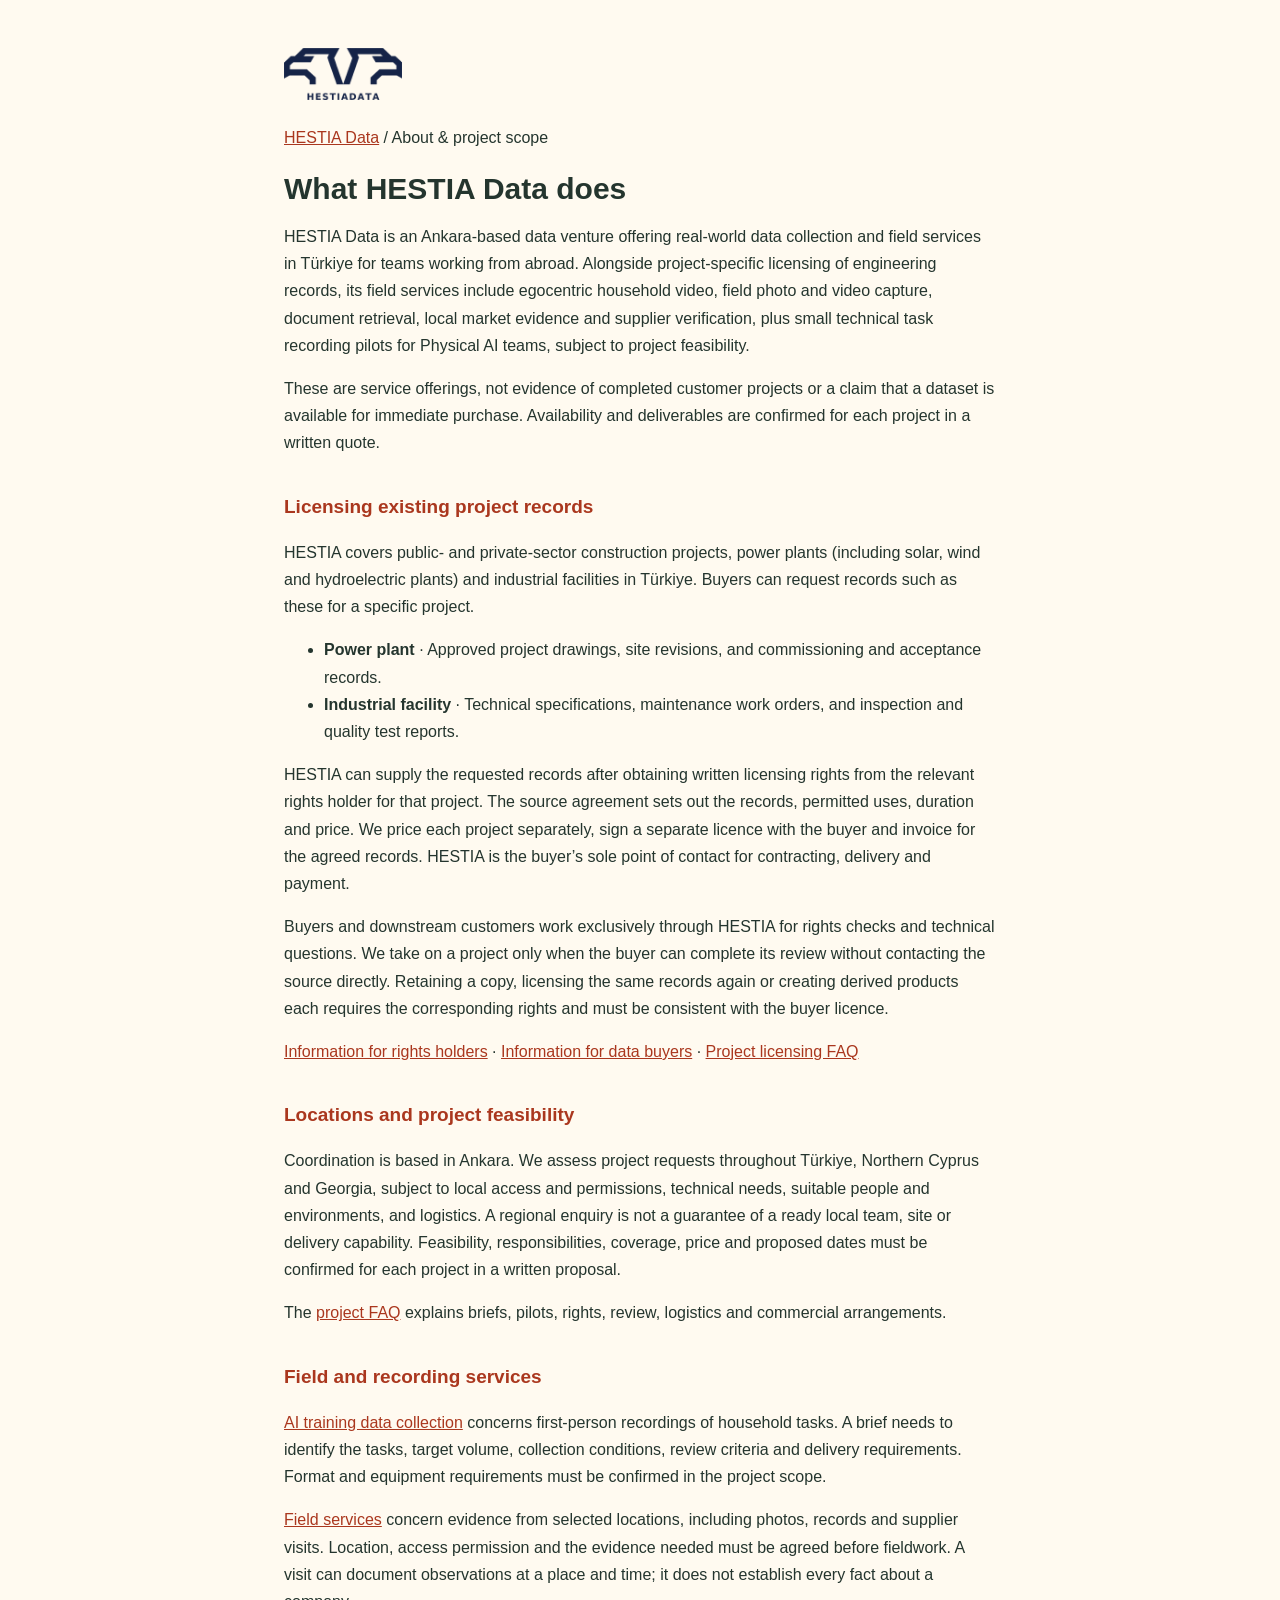
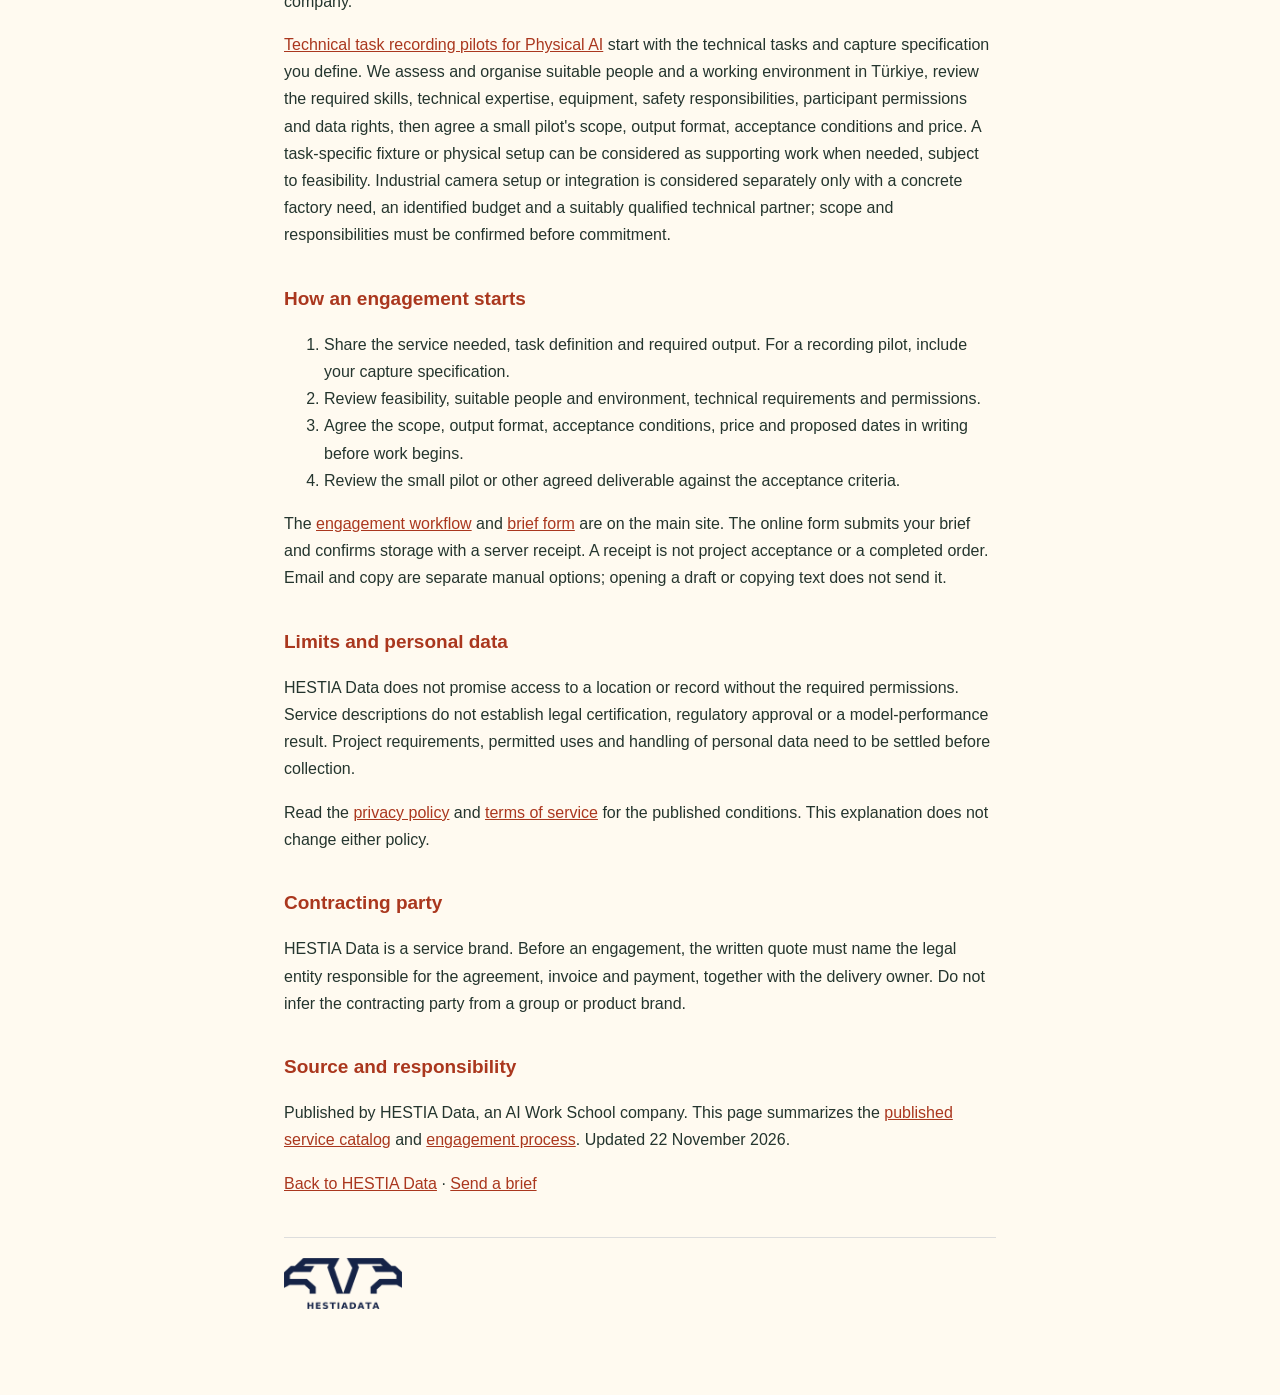
==== commit 8187f278: "Connect the English service overview to the licensing FAQ" ====
--- a/about.html
+++ b/about.html
@@ -1,4 +1,4 @@
-<!doctype html><html lang="en"><head><meta charset="utf-8"><meta name="viewport" content="width=device-width, initial-scale=1"><title>Services, Process and Limits | HESTIA Data</title><meta name="description" content="License records from individual construction, energy and industrial projects in Türkiye through HESTIA Data. Send the intended use, file requirements and budget."><link rel="canonical" href="https://hestiadata.net/about.html"><style>
+<!doctype html><html lang="en"><head><meta charset="utf-8"><meta name="viewport" content="width=device-width, initial-scale=1"><title>About HESTIA Data | Project Records and Field Services</title><meta name="description" content="How HESTIA Data licenses engineering records from public and private projects in Türkiye, verifies source rights and handles buyer contracts, delivery and payments."><link rel="canonical" href="https://hestiadata.net/about.html"><style>
   body{font-family:"Segoe UI",-apple-system,BlinkMacSystemFont,Roboto,Arial,sans-serif;background:#fffaf0;color:#24352e;line-height:1.7;max-width:760px;margin:0 auto;padding:48px 24px}
   a{color:#aa371e}
   h1{font-size:30px;margin-bottom:6px}
@@ -11,7 +11,7 @@
 .aws-brand:hover i{transform:rotate(-12deg) scale(1.12)}
 
 img{max-width:100%}h1{line-height:1.2}body{box-sizing:border-box}p,li{overflow-wrap:break-word}a:focus-visible{outline:3px solid #22705b;outline-offset:4px}p,li{overflow-wrap:break-word}body{box-sizing:border-box}h1{line-height:1.2}
-</style><script type="application/ld+json">{"@context":"https://schema.org","@graph":[{"@type":"Organization","@id":"https://hestiadata.net/#organization","name":"HESTIA Data","url":"https://hestiadata.net/","description":"Ankara-based provider of project-specific data licences, field services and data collection.","areaServed":{"@type":"Country","name":"Türkiye"},"parentOrganization":{"@type":"Organization","name":"AI Work School","url":"https://aiworkschool.com/"}},{"@type":"AboutPage","@id":"https://hestiadata.net/about.html#page","url":"https://hestiadata.net/about.html","name":"What HESTIA Data does: services, process and limits","about":{"@id":"https://hestiadata.net/#organization"},"inLanguage":"en","dateModified":"2026-11-22","publisher":{"@id":"https://hestiadata.net/#organization"}}]}</script><link rel="icon" type="image/png" href="/assets/brand/ai-work-school-mark-14825910.png" sizes="any">
+</style><script type="application/ld+json">{"@context":"https://schema.org","@graph":[{"@type":"Organization","@id":"https://hestiadata.net/#org","name":"HESTIA Data","url":"https://hestiadata.net/","description":"Ankara-based provider of project-specific data licences, field services and data collection.","areaServed":{"@type":"Country","name":"Türkiye"},"parentOrganization":{"@type":"Organization","name":"AI Work School","url":"https://aiworkschool.com/"}},{"@type":"AboutPage","@id":"https://hestiadata.net/about.html#page","url":"https://hestiadata.net/about.html","name":"What HESTIA Data does: services, process and limits","about":{"@id":"https://hestiadata.net/#org"},"inLanguage":"en","dateModified":"2026-11-22","publisher":{"@id":"https://hestiadata.net/#org"}}]}</script><link rel="icon" type="image/png" href="/assets/brand/ai-work-school-mark-14825910.png" sizes="any">
 <link rel="icon" type="image/png" href="/assets/brand/hestiadata-eagle-white.png" media="(prefers-color-scheme: dark)" sizes="any">
 <link rel="stylesheet" href="/assets/brand/hestiadata-logo.css?v=20261120-full">
 </head><body><a class="site-brand" href="/" aria-label="HestiaData home"><img src="/assets/brand/hestiadata-lacivert-e83fd915.png" width="118" height="52" alt=""></a><main><p><a href="/">HESTIA Data</a> / About &amp; project scope</p>
@@ -26,16 +26,7 @@
 </ul>
 <p>HESTIA can supply the requested records after obtaining written licensing rights from the relevant rights holder for that project. The source agreement sets out the records, permitted uses, duration and price. We price each project separately, sign a separate licence with the buyer and invoice for the agreed records. HESTIA is the buyer’s sole point of contact for contracting, delivery and payment.</p>
 <p>Buyers and downstream customers work exclusively through HESTIA for rights checks and technical questions. We take on a project only when the buyer can complete its review without contacting the source directly. Retaining a copy, licensing the same records again or creating derived products each requires the corresponding rights and must be consistent with the buyer licence.</p>
-<section lang="tr" aria-labelledby="project-licensing-tr">
-  <h3 id="project-licensing-tr">Proje belgelerinin lisanslanması</h3>
-  <p>Türkiye’de kamuya ve özel sektöre ait inşaat projeleri, enerji santralleri ve sanayi tesisleri kapsama girer. Alıcılar belirli bir proje için aşağıdaki gibi belgeler isteyebilir.</p>
-  <ul>
-    <li><strong>Enerji santrali</strong> · Onaylı proje çizimleri, saha revizyonları, devreye alma ve kabul tutanakları.</li>
-    <li><strong>Sanayi tesisi</strong> · Teknik şartnameler, bakım iş emirleri, muayene ve kalite test raporları.</li>
-  </ul>
-  <p>HESTIA, talep edilen belgeleri ilgili hak sahibinden proje bazında yazılı lisans hakkı aldıktan sonra sağlayabilir. Her proje ayrı fiyatlanır. HESTIA alıcıyla ayrı sözleşme yapar ve sözleşme, teslim ve ödemede alıcının tek muhatabıdır.</p>
-</section>
-<p><a href="/#archive-owners" lang="tr">Kamu kurumları ve özel sektör hak sahipleri için Türkçe bilgi</a> · <a href="/#archive-buyers">Information for data buyers</a></p>
+<p><a href="/#archive-owners">Information for rights holders</a> · <a href="/#archive-buyers">Information for data buyers</a> · <a href="/project-licensing-faq.html">Project licensing FAQ</a></p>
 <h2>Locations and project feasibility</h2><p>Coordination is based in Ankara. We assess project requests throughout Türkiye, Northern Cyprus and Georgia, subject to local access and permissions, technical needs, suitable people and environments, and logistics. A regional enquiry is not a guarantee of a ready local team, site or delivery capability. Feasibility, responsibilities, coverage, price and proposed dates must be confirmed for each project in a written proposal.</p><p>The <a href="/#faq">project FAQ</a> explains briefs, pilots, rights, review, logistics and commercial arrangements.</p>
 <h2>Field and recording services</h2>
 <p><a href="/#ai-data">AI training data collection</a> concerns first-person recordings of household tasks. A brief needs to identify the tasks, target volume, collection conditions, review criteria and delivery requirements. Format and equipment requirements must be confirmed in the project scope.</p>
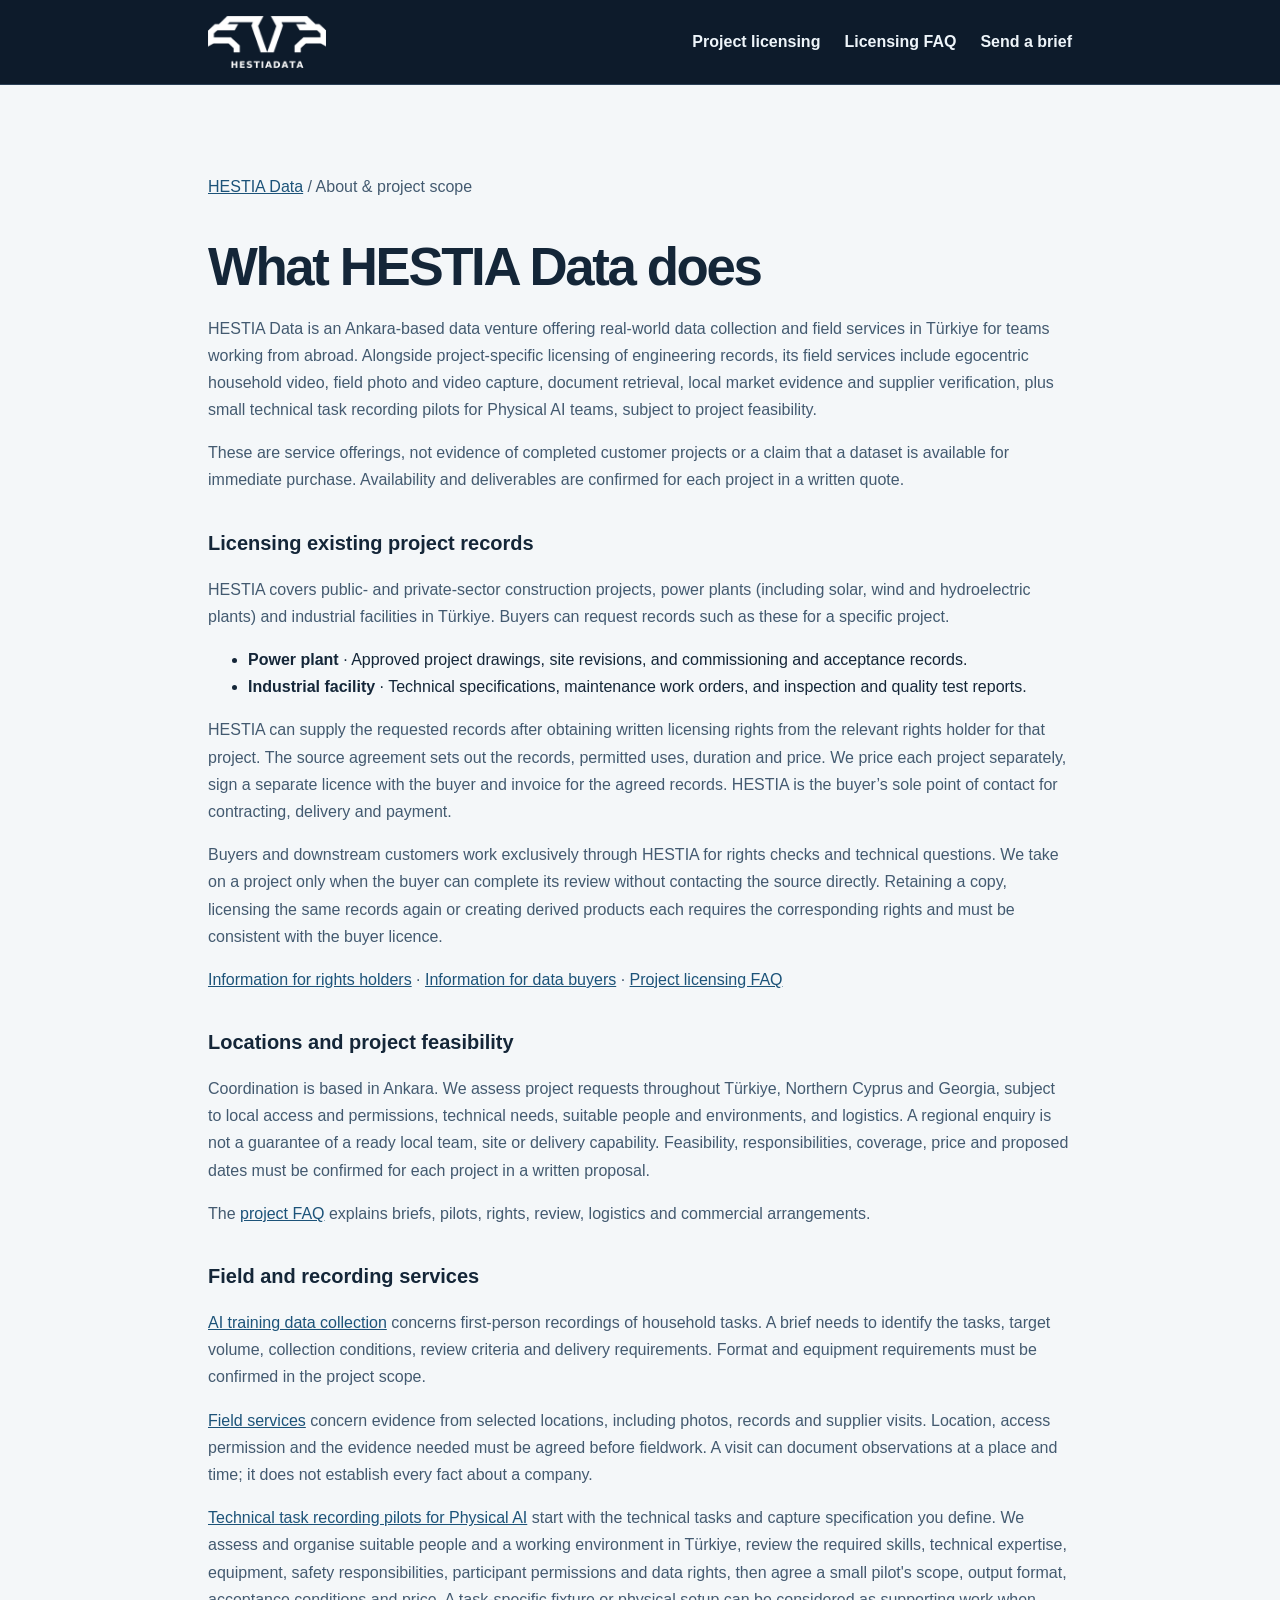
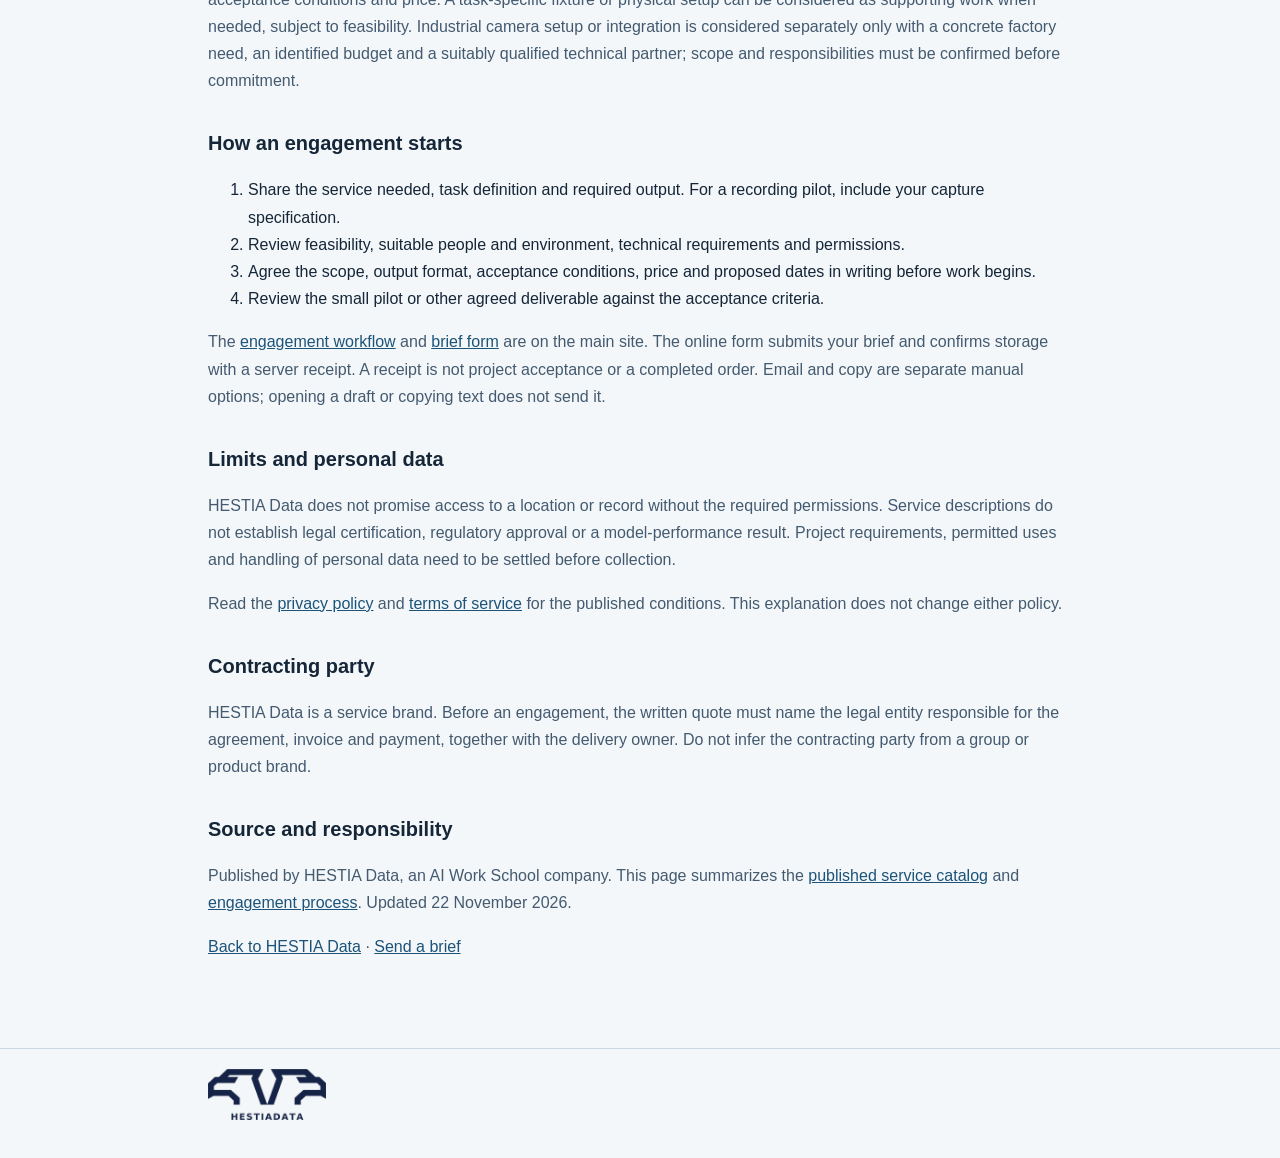
==== commit cfeabd9d: "Apply HESTIA theme to about.html" ====
--- a/about.html
+++ b/about.html
@@ -14,7 +14,13 @@
 </style><script type="application/ld+json">{"@context":"https://schema.org","@graph":[{"@type":"Organization","@id":"https://hestiadata.net/#org","name":"HESTIA Data","url":"https://hestiadata.net/","description":"Ankara-based provider of project-specific data licences, field services and data collection.","areaServed":{"@type":"Country","name":"Türkiye"},"parentOrganization":{"@type":"Organization","name":"AI Work School","url":"https://aiworkschool.com/"}},{"@type":"AboutPage","@id":"https://hestiadata.net/about.html#page","url":"https://hestiadata.net/about.html","name":"What HESTIA Data does: services, process and limits","about":{"@id":"https://hestiadata.net/#org"},"inLanguage":"en","dateModified":"2026-11-22","publisher":{"@id":"https://hestiadata.net/#org"}}]}</script><link rel="icon" type="image/png" href="/assets/brand/ai-work-school-mark-14825910.png" sizes="any">
 <link rel="icon" type="image/png" href="/assets/brand/hestiadata-eagle-white.png" media="(prefers-color-scheme: dark)" sizes="any">
 <link rel="stylesheet" href="/assets/brand/hestiadata-logo.css?v=20261120-full">
-</head><body><a class="site-brand" href="/" aria-label="HestiaData home"><img src="/assets/brand/hestiadata-lacivert-e83fd915.png" width="118" height="52" alt=""></a><main><p><a href="/">HESTIA Data</a> / About &amp; project scope</p>
+<link rel="stylesheet" href="/assets/hestia-site.css">
+</head><body class="interior">
+  <header class="site-header"><div class="wrap">
+    <a class="site-brand" href="/" aria-label="HESTIA Data home"><img src="/assets/brand/hestiadata-beyaz-e77066fa.png" width="118" height="52" alt=""></a>
+    <nav aria-label="Main navigation"><a href="/#archive-licensing">Project licensing</a><a href="/project-licensing-faq.html">Licensing FAQ</a><a href="/#contact">Send a brief</a></nav>
+  </div></header>
+  <main class="wrap about-copy"><p><a href="/">HESTIA Data</a> / About &amp; project scope</p>
 <h1>What HESTIA Data does</h1>
 <p>HESTIA Data is an Ankara-based data venture offering real-world data collection and field services in Türkiye for teams working from abroad. Alongside project-specific licensing of engineering records, its field services include egocentric household video, field photo and video capture, document retrieval, local market evidence and supplier verification, plus small technical task recording pilots for Physical AI teams, subject to project feasibility.</p>
 <p>These are service offerings, not evidence of completed customer projects or a claim that a dataset is available for immediate purchase. Availability and deliverables are confirmed for each project in a written quote.</p>
@@ -40,6 +46,6 @@
 <p>Read the <a href="/privacy.html">privacy policy</a> and <a href="/terms.html">terms of service</a> for the published conditions. This explanation does not change either policy.</p>
 <h2>Contracting party</h2><p>HESTIA Data is a service brand. Before an engagement, the written quote must name the legal entity responsible for the agreement, invoice and payment, together with the delivery owner. Do not infer the contracting party from a group or product brand.</p><h2>Source and responsibility</h2>
 <p>Published by HESTIA Data, an AI Work School company. This page summarizes the <a href="/">published service catalog</a> and <a href="/#process">engagement process</a>. Updated <time datetime="2026-11-22">22 November 2026</time>.</p>
-<p><a href="/">Back to HESTIA Data</a> · <a href="/#contact">Send a brief</a></p></main><footer class="aw-brand-footer"><a class="aw-footer-brand" href="/" aria-label="HestiaData home"><picture><source media="(prefers-color-scheme: dark)" srcset="/assets/brand/hestiadata-beyaz-e77066fa.png"><img src="/assets/brand/hestiadata-lacivert-e83fd915.png" width="118" height="52" alt=""></picture></a></footer>
+<p><a href="/">Back to HESTIA Data</a> · <a href="/#contact">Send a brief</a></p></main><footer class="aw-brand-footer"><div class="wrap"><a class="aw-footer-brand" href="/" aria-label="HestiaData home"><picture><source media="(prefers-color-scheme: dark)" srcset="/assets/brand/hestiadata-beyaz-e77066fa.png"><img src="/assets/brand/hestiadata-lacivert-e83fd915.png" width="118" height="52" alt=""></picture></a></div></footer>
 </body></html>
 
--- a/assets/hestia-site.css
+++ b/assets/hestia-site.css
@@ -0,0 +1,149 @@
+:root {
+  color-scheme: light;
+  --navy: #0d1b2b;
+  --cyan: #78d8ed;
+  --steel: #a9bfd0;
+  --bg: #f4f7f9;
+  --paper: #fff;
+  --ink: #142638;
+  --muted: #435a70;
+  --accent: #a62931;
+  --green: #22607a;
+  --line: #cad6e0;
+  --focus: #1b6789;
+}
+
+.site-header {
+  background: var(--navy);
+  border-color: #2b4056;
+  color: #eef5fa;
+}
+
+.site-header nav a {
+  color: inherit;
+  font-weight: 600;
+  text-decoration: none;
+}
+
+.site-header nav a:hover { color: var(--cyan); }
+.site-header a:focus-visible, .site-header button:focus-visible,
+.hero-banner a:focus-visible { outline-color: var(--cyan); }
+
+.home .btn {
+  border-radius: .25rem;
+  background: var(--accent);
+  color: #fff;
+}
+
+.home .btn:hover { background: #84212a; box-shadow: none; }
+.home .btn.ghost { background: transparent; color: var(--ink); }
+.home .btn.ghost:hover { color: var(--accent); }
+.home .btn.am { background: #dbeaf2; border-color: #acbdca; color: var(--ink); }
+.home .btn.am:hover { background: #c8dee9; }
+.home .motion-toggle { background: #162b3e; border-color: #597186; color: #eef5fa; }
+.home .motion-toggle:hover { background: #25435c; }
+
+.home .hero { padding: 0; background: none; }
+.hero-banner {
+  color: #f2f7fb;
+  background:
+    radial-gradient(ellipse at 72% 45%, #1d3b5359, transparent 68%),
+    repeating-linear-gradient(0deg, transparent 0 31px, #8ab2d00c 31px 32px),
+    repeating-linear-gradient(90deg, transparent 0 31px, #8ab2d00c 31px 32px),
+    var(--navy);
+  border-bottom: 1px solid #2e465d;
+}
+
+.hero-banner .hero-intro { padding-block: clamp(3rem, 6vw, 6rem); }
+.hero-banner h1 { font-weight: 700; }
+.hero-banner h1 span, .hero-banner .pill { color: var(--cyan); }
+.hero-banner .pill::before { width: 1.5rem; height: 2px; border-radius: 0; background: var(--cyan); }
+.hero-banner .lead { color: #d3e1ec; font-size: 1.05rem; }
+.home .hero-banner .btn.ghost {
+  padding-inline: 1.15rem;
+  border: 1px solid #71899d;
+  border-radius: .25rem;
+  color: #eef5fa;
+}
+.home .hero-banner .btn.ghost:hover { background: #253c52; color: #fff; }
+
+.hero-banner .archive-example {
+  justify-self: end;
+  max-width: 31rem;
+  margin: 0;
+  padding: clamp(1rem, 3vw, 2rem);
+  transform: none;
+  border: 1px solid #55738b;
+  border-radius: .3rem;
+  background:
+    repeating-linear-gradient(0deg, transparent 0 23px, #8fb6dd13 23px 24px),
+    repeating-linear-gradient(90deg, transparent 0 23px, #8fb6dd13 23px 24px),
+    #12263a;
+  box-shadow: none;
+}
+.hero-banner .archive-example::before { display: none; }
+.archive-example .map-heading, .archive-example .map-caption { color: var(--steel); }
+.archive-example .map-heading { font-size: .72rem; }
+.archive-example .map-caption { border-color: #52718b; font-size: .75rem; line-height: 1.55; }
+.hero-banner .archive-example ol { list-style: decimal-leading-zero; padding-inline-start: 1.65rem; }
+.hero-banner .archive-example li { padding-block: .55rem; border-color: #39546e; }
+.hero-banner .archive-example li::marker, .hero-banner .archive-example li strong { color: var(--cyan); }
+.hero-banner .archive-example li span { color: #d3e1ec; }
+
+.home .hero-content { padding-bottom: clamp(2.75rem, 5vw, 5rem); }
+.home #archive-licensing { margin-top: 0; padding-top: clamp(2.75rem, 5vw, 4.5rem); border-top: 0; }
+.home #archive-licensing .sub a { color: #1c5379; font-weight: 600; }
+.home .existing-services { margin-top: 2.75rem; }
+
+.home #ai-data, .home #physical-ai, .home #contact, .home .coverage-band { background: #eaf1f6; }
+.home #field, .home #samples, .home #process, .home #faq { background: var(--bg); }
+.home #ai-data h2::before, .home #field h2::before, .home #physical-ai h2::before { content: none; }
+.home .archive-routes article, .home .offer, .home .card, .home .task, .home .city,
+.home .coverage-places span, .home .physical-scope, .home .faq-topics a,
+.home .faq-group, .home .faq-next, .home form {
+  background: var(--paper);
+  border-color: var(--line);
+  border-radius: .35rem;
+  box-shadow: none;
+}
+.home .offer:hover { box-shadow: 0 9px 22px #1b36541a; }
+.home .offer-art, .home .offer li, .home .faq-group details, .home details { border-color: var(--line); }
+.home .offer-number, .home .tag, .home .step .n, .home .step::after { color: var(--green); }
+.home .offer p, .home .offer li, .home .step p, .home .form-note { color: var(--muted); }
+.home .step { border-color: #7b9bb5; }
+.home details[open], .home .faq-group details[open] { background: #f0f5f8; }
+.home input, .home textarea, .home select { border-color: #8fa5b7; border-radius: .25rem; }
+.home #contact a:not(.btn) { color: #1c5379 !important; }
+
+.interior { max-width: none; margin: 0; padding: 0; background: var(--bg); color: var(--ink); }
+.interior .wrap { max-width: 54rem; margin-inline: auto; padding-inline: clamp(1.25rem, 5vw, 3rem); }
+.interior .site-header { padding-block: 1rem; border-bottom: 1px solid #2b4056; }
+.interior .site-header .wrap, .interior .site-header nav { display: flex; align-items: center; flex-wrap: wrap; gap: .65rem 1.5rem; }
+.interior .site-header .wrap { justify-content: space-between; }
+.interior .site-header img { display: block; width: 118px; height: auto; }
+.interior h1 { color: var(--ink); font-size: clamp(2rem, 5vw, 3.3rem); letter-spacing: -.045em; }
+.interior h2 { color: var(--ink); }
+.interior a:not(.site-header a) { color: #1c5379; }
+.interior p { color: var(--muted); }
+.interior .about-copy { padding-block: clamp(2.25rem, 6vw, 4.5rem); }
+.interior .about-copy h2 { font-size: 1.25rem; margin-top: 2rem; }
+.interior .aw-brand-footer { margin-top: 0; border-color: var(--line); }
+.interior #licensing-assistant {
+  padding: clamp(1rem, 3vw, 1.5rem);
+  background: #eaf2f7;
+  border: 1px solid #b9cbd9;
+  border-radius: .35rem;
+}
+.interior #licensing-assistant button { background: var(--navy); border-radius: .25rem; }
+
+.home a:focus-visible, .home button:focus-visible, .home summary:focus-visible,
+.home input:focus-visible, .home textarea:focus-visible, .home select:focus-visible,
+.interior a:focus-visible, .interior #licensing-assistant button:focus-visible { outline-color: var(--focus); }
+.home .site-header a:focus-visible, .home .site-header button:focus-visible,
+.home .hero-banner a:focus-visible, .interior .site-header a:focus-visible { outline-color: var(--cyan); }
+
+@media (max-width: 760px) {
+  .hero-banner .hero-intro { padding-block: 2.75rem; }
+  .hero-banner .archive-example { justify-self: start; }
+}
+
